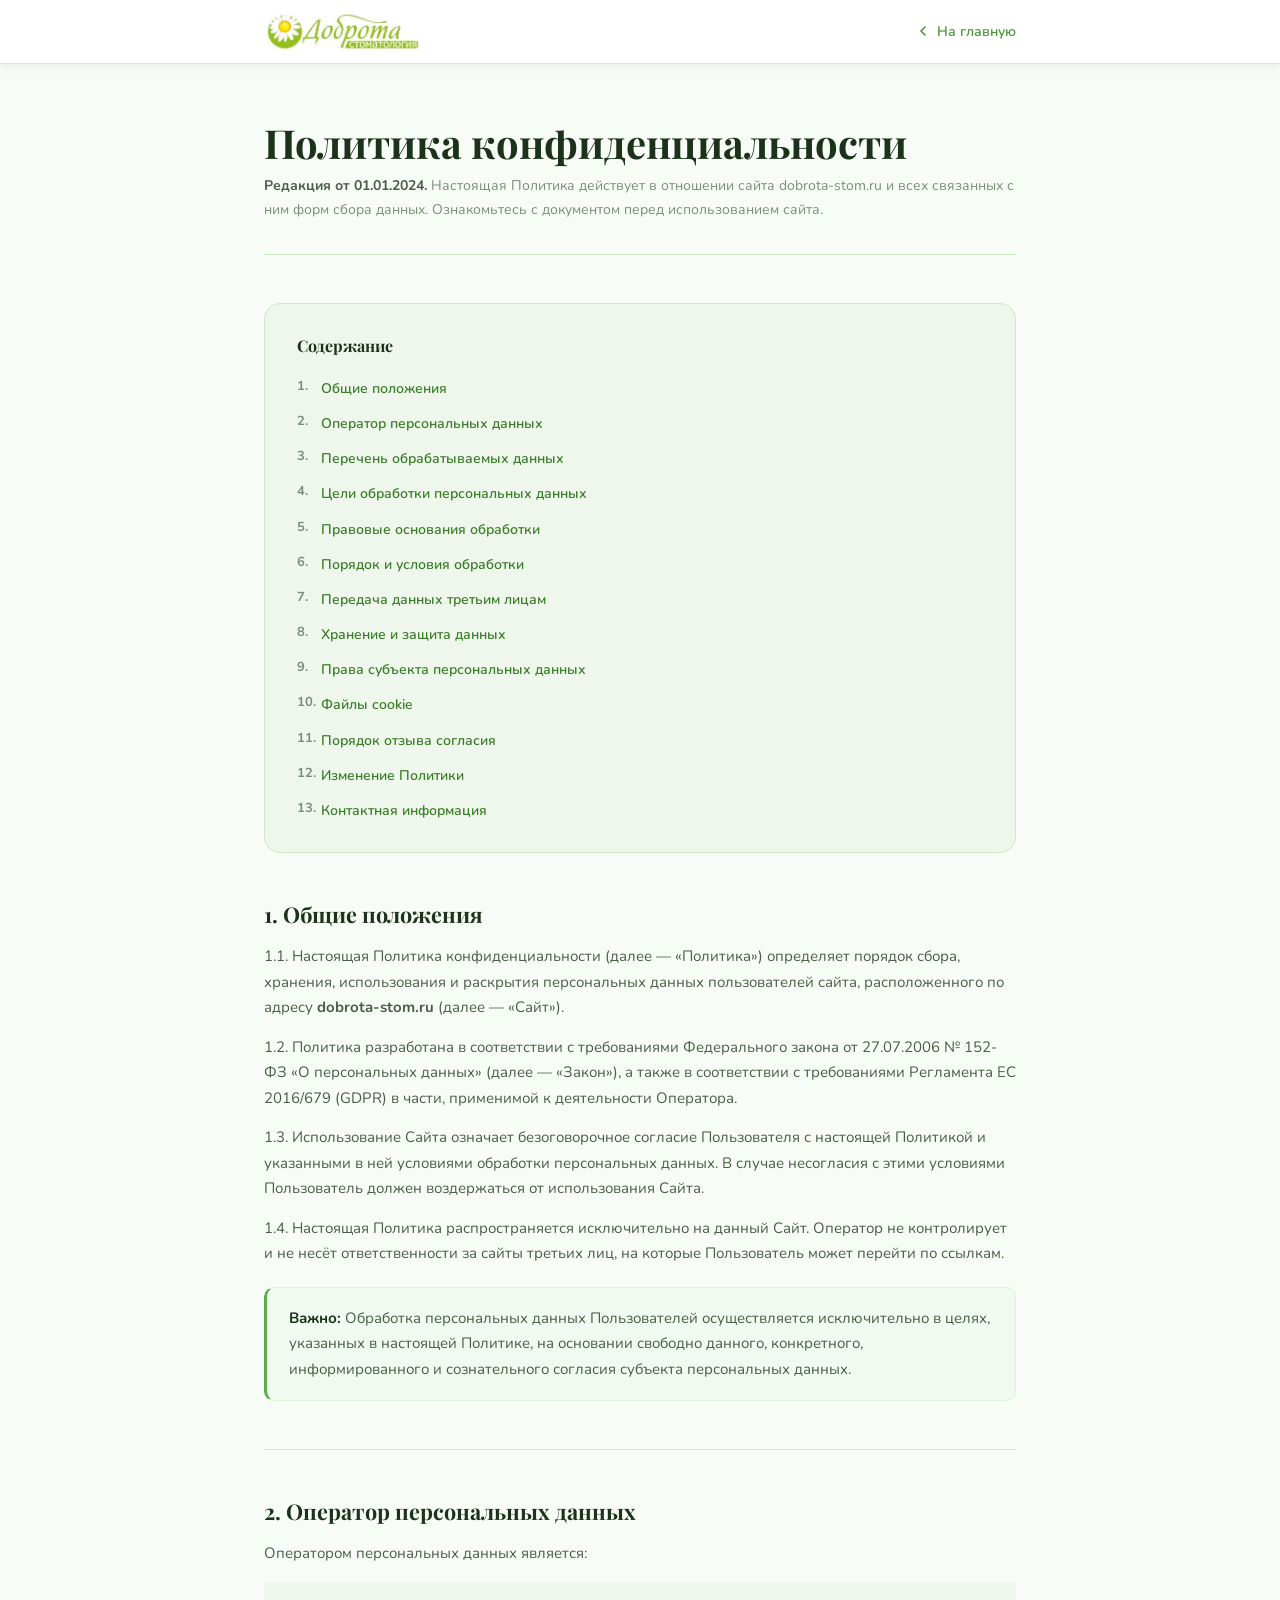
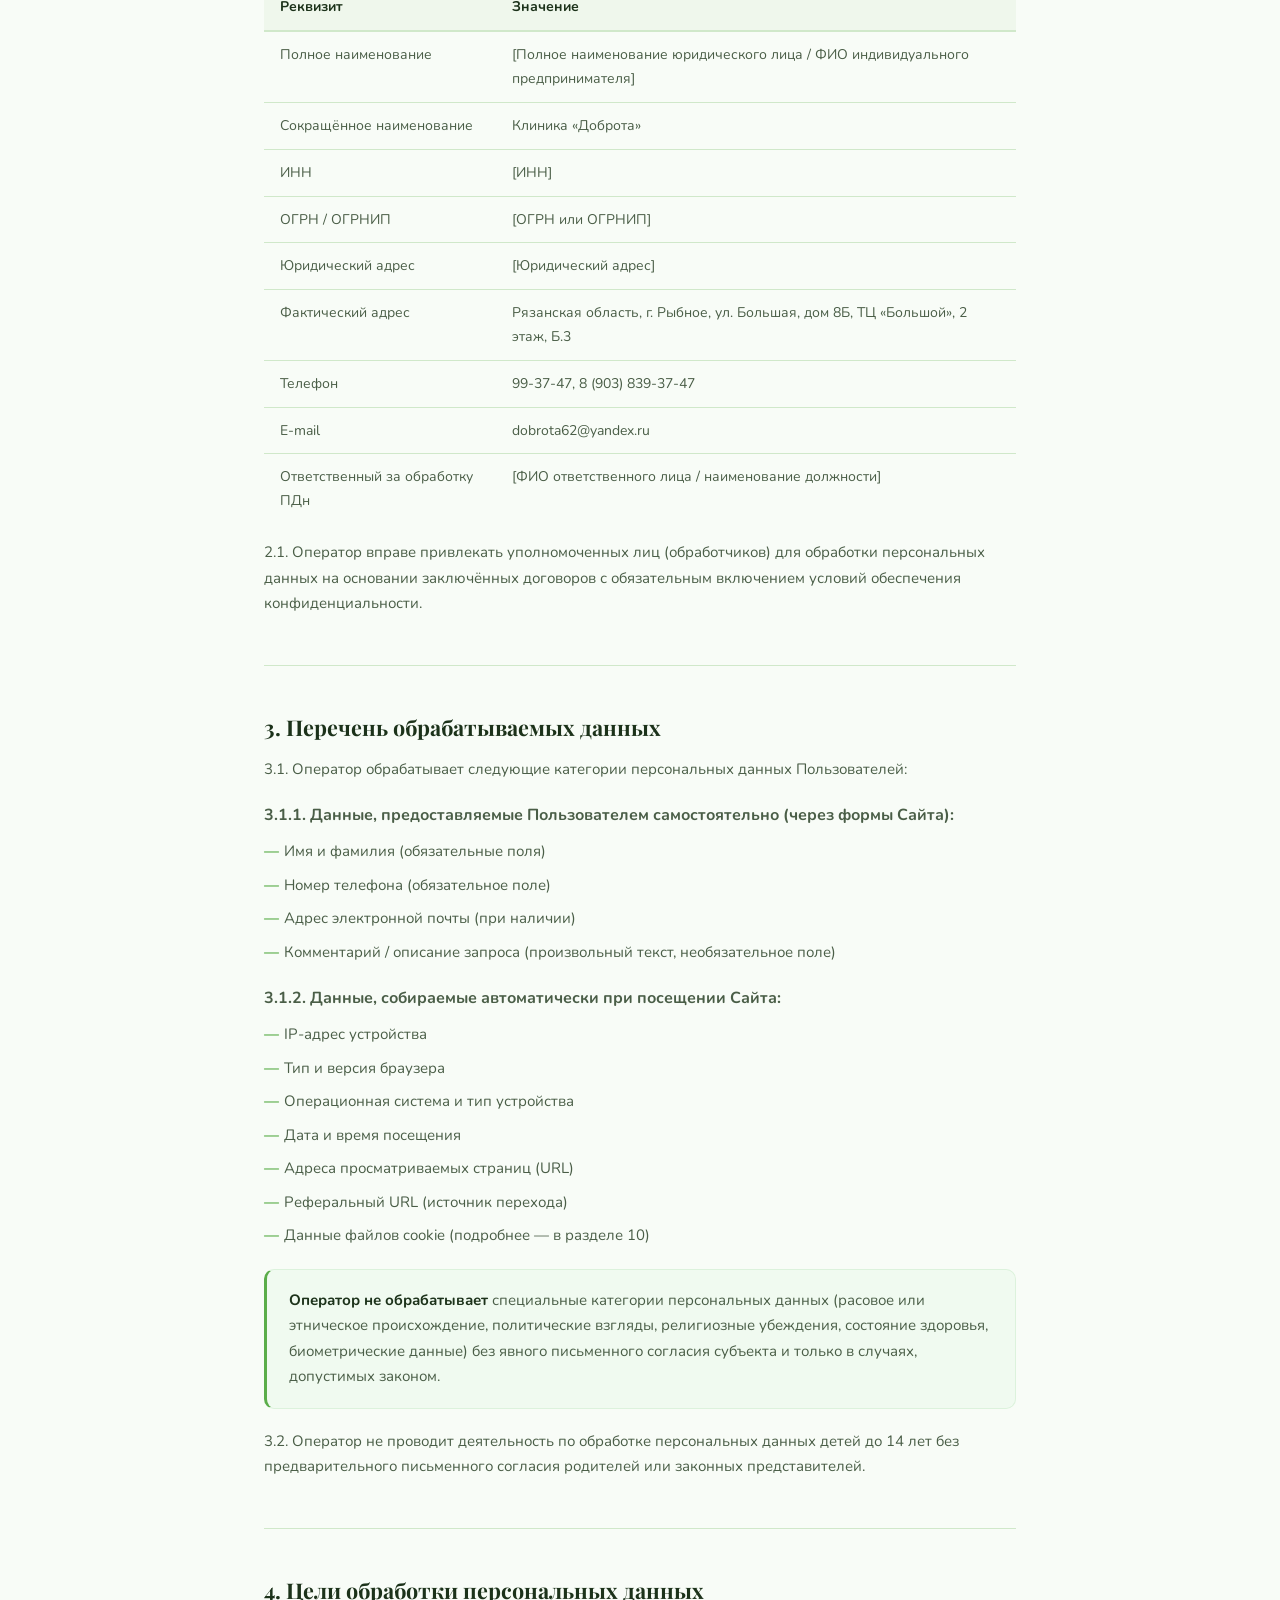
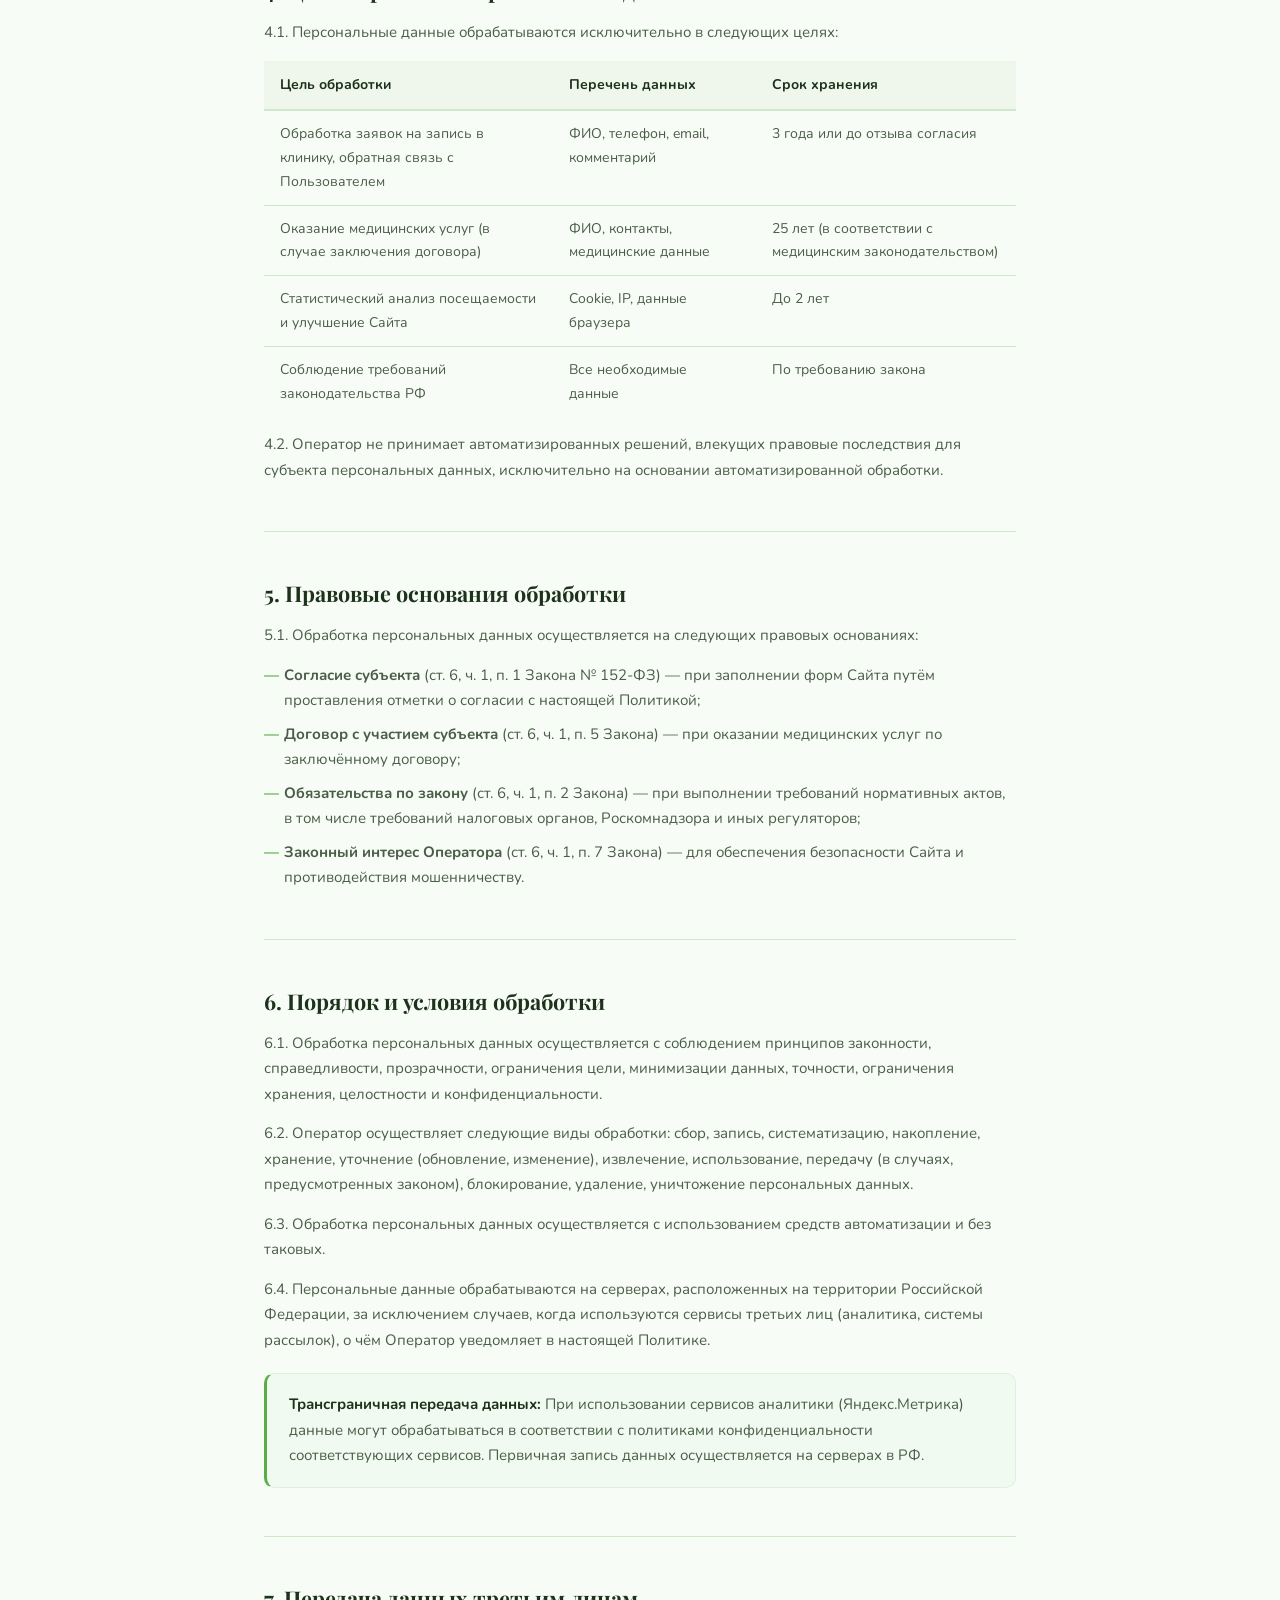
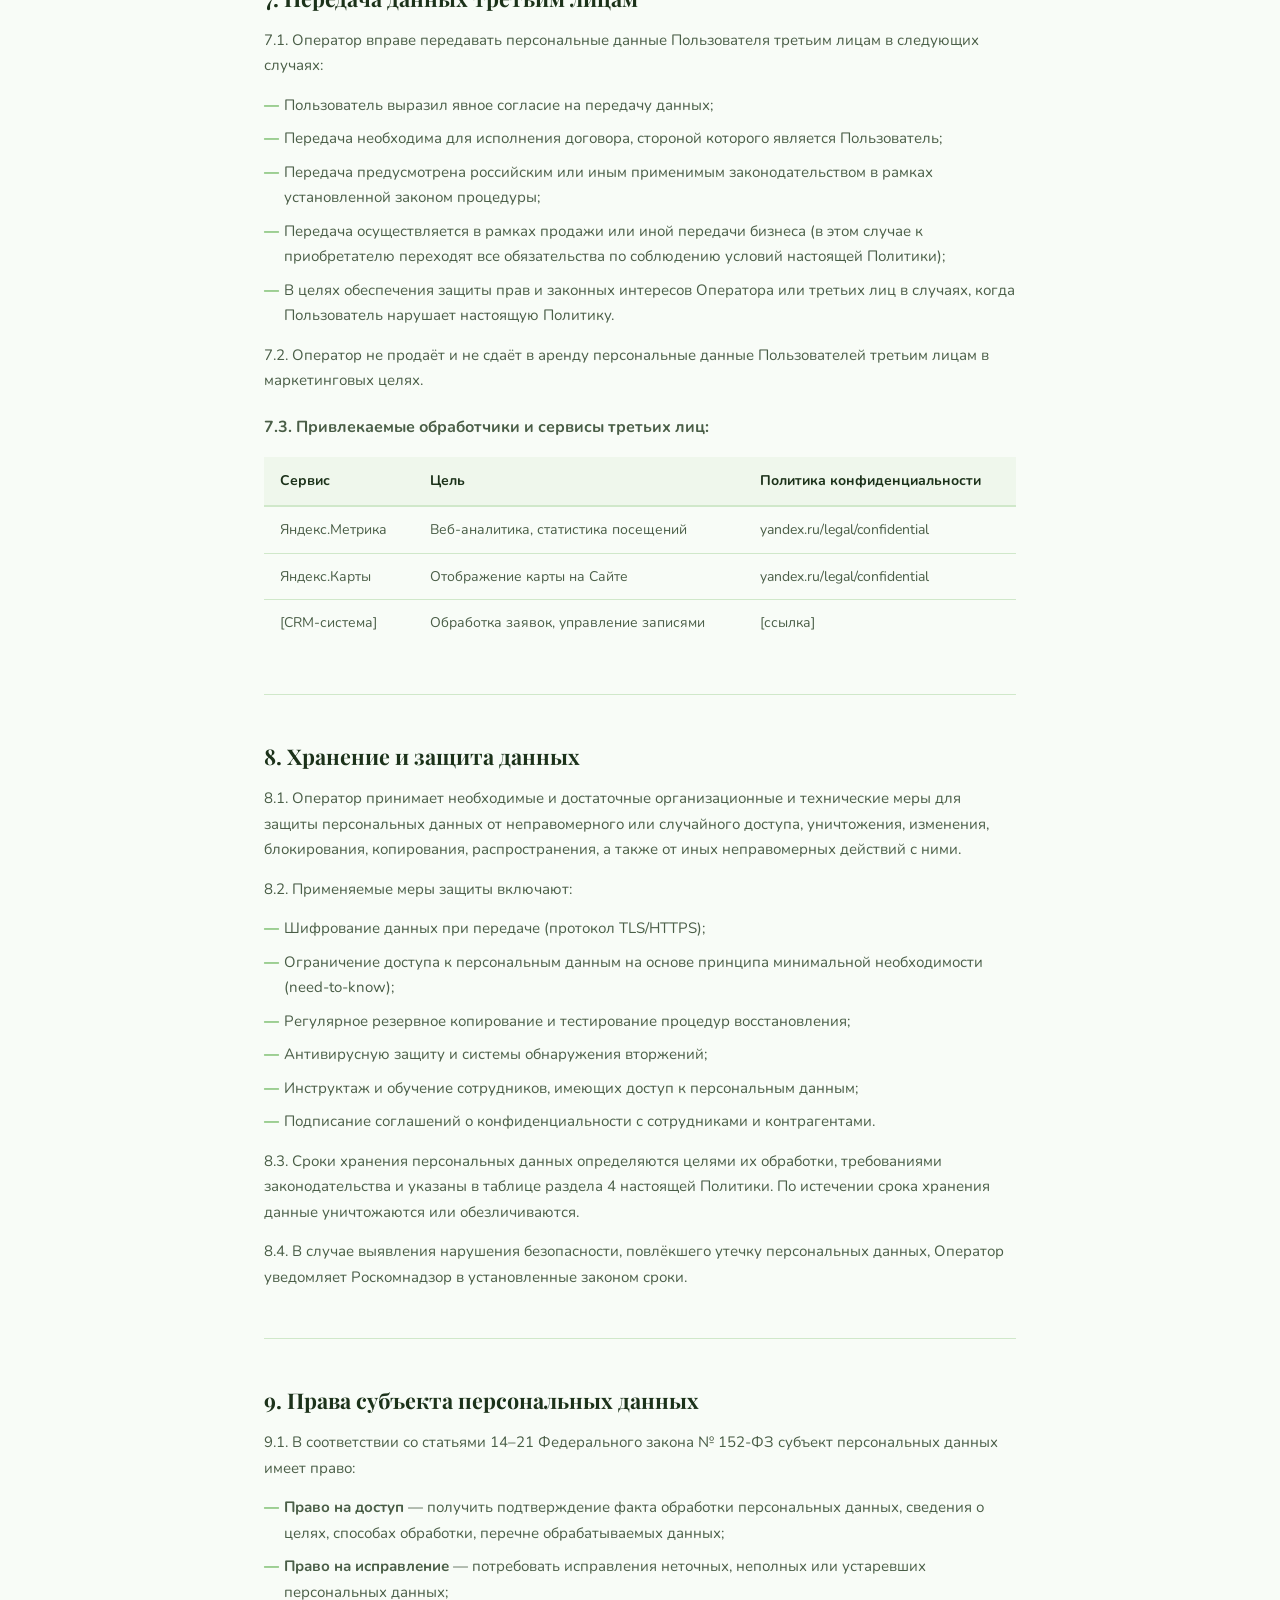
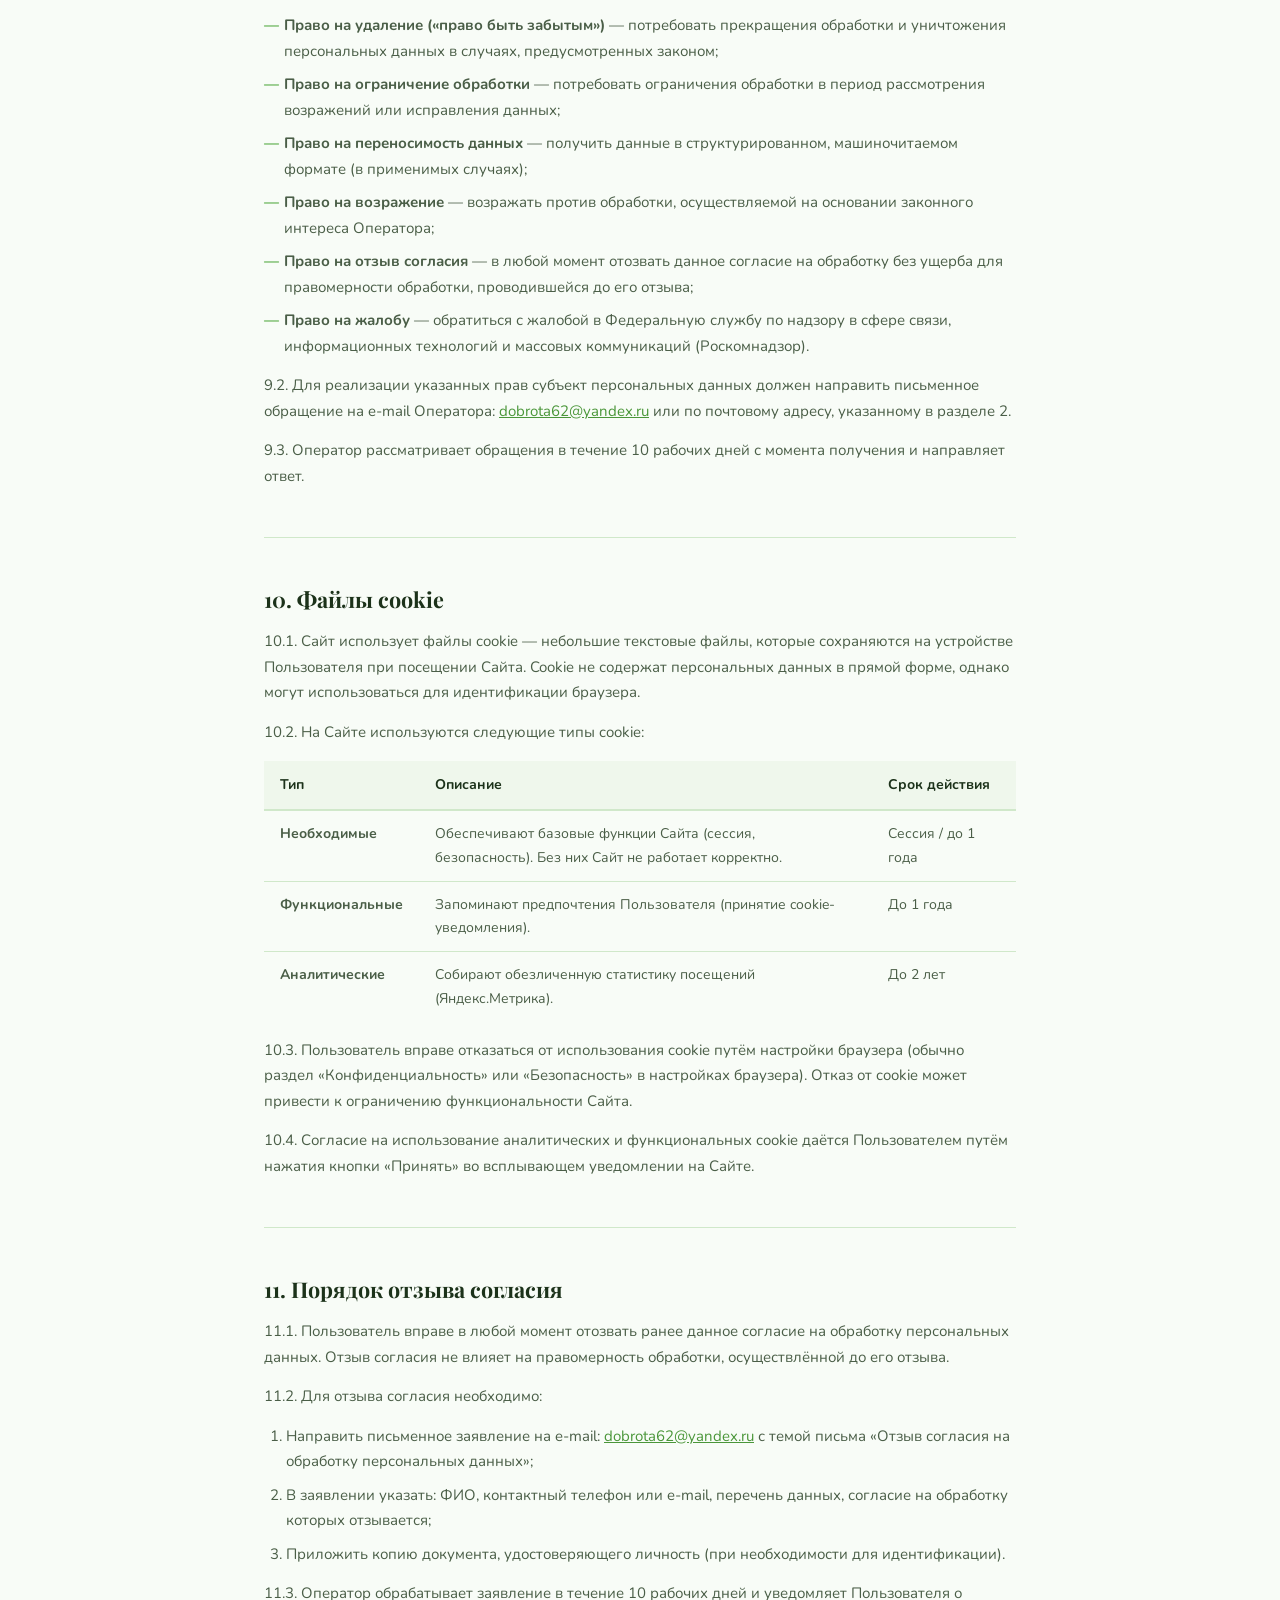
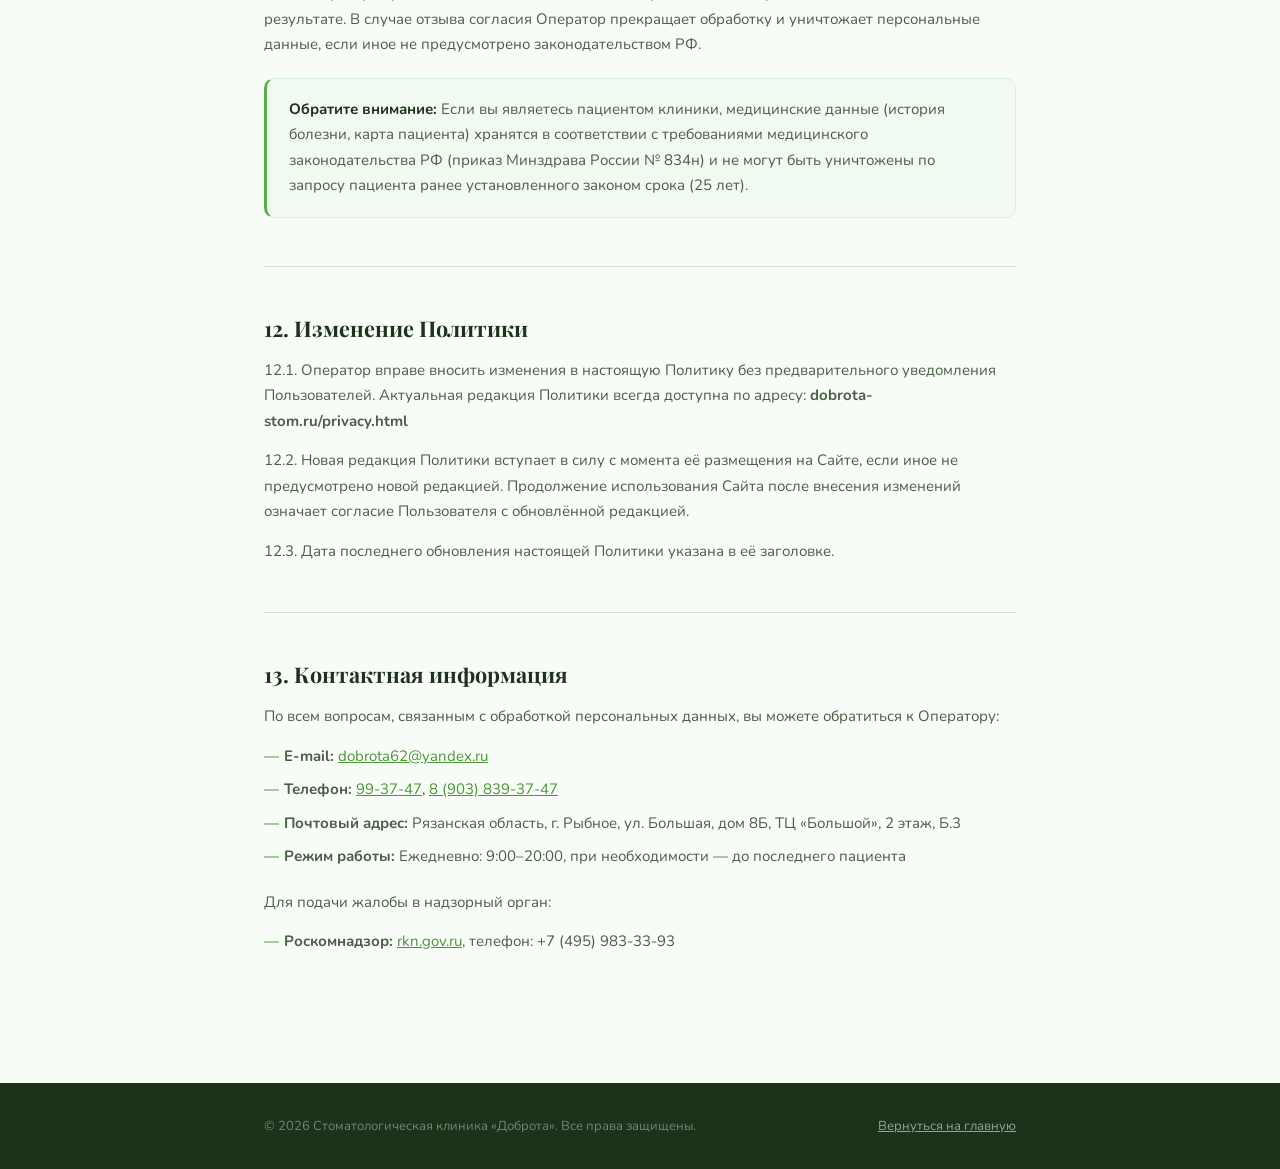
==== privacy.html @ 74481a2e "first commit" ====
<!DOCTYPE html>
<html lang="ru">
<head>
<meta charset="UTF-8">
<meta name="viewport" content="width=device-width, initial-scale=1.0">
<title>Политика конфиденциальности | Доброта Стоматология</title>
<link rel="preconnect" href="https://fonts.googleapis.com">
<link rel="preconnect" href="https://fonts.gstatic.com" crossorigin>
<link href="https://fonts.googleapis.com/css2?family=Playfair+Display:wght@400;700&family=Nunito:wght@400;500;600;700&display=swap" rel="stylesheet">
<link rel="stylesheet" href="assets/css/privacy.css">
</head>
<body>

<header class="header">
  <div class="header__inner">
    <a href="index.html" class="header__logo header__logo--plain" aria-label="Доброта — на главную">
      <img src="assets/images/ui/logo-cropped.webp" alt="Стоматология Доброта" class="header__logo-image" width="658" height="183" fetchpriority="high">
    </a>
    <a href="index.html" class="header__back">
      <svg width="16" height="16" viewBox="0 0 24 24" fill="none" stroke="currentColor" stroke-width="2.5" stroke-linecap="round" stroke-linejoin="round"><polyline points="15 18 9 12 15 6"/></svg>
      На главную
    </a>
  </div>
</header>

<main class="main">
  <h1 class="policy-title">Политика конфиденциальности</h1>
  <p class="policy-meta">
    <strong>Редакция от 01.01.2024.</strong> Настоящая Политика действует в отношении сайта dobrota-stom.ru и всех связанных с ним форм сбора данных. Ознакомьтесь с документом перед использованием сайта.
  </p>

  <nav class="toc" aria-label="Содержание">
    <div class="toc__title">Содержание</div>
    <ol class="toc__list">
      <li><a href="#s1">Общие положения</a></li>
      <li><a href="#s2">Оператор персональных данных</a></li>
      <li><a href="#s3">Перечень обрабатываемых данных</a></li>
      <li><a href="#s4">Цели обработки персональных данных</a></li>
      <li><a href="#s5">Правовые основания обработки</a></li>
      <li><a href="#s6">Порядок и условия обработки</a></li>
      <li><a href="#s7">Передача данных третьим лицам</a></li>
      <li><a href="#s8">Хранение и защита данных</a></li>
      <li><a href="#s9">Права субъекта персональных данных</a></li>
      <li><a href="#s10">Файлы cookie</a></li>
      <li><a href="#s11">Порядок отзыва согласия</a></li>
      <li><a href="#s12">Изменение Политики</a></li>
      <li><a href="#s13">Контактная информация</a></li>
    </ol>
  </nav>

  <!-- 1 -->
  <div class="policy-section" id="s1">
    <h2 class="policy-h2">1. Общие положения</h2>
    <p class="policy-p">1.1. Настоящая Политика конфиденциальности (далее — «Политика») определяет порядок сбора, хранения, использования и раскрытия персональных данных пользователей сайта, расположенного по адресу <strong>dobrota-stom.ru</strong> (далее — «Сайт»).</p>
    <p class="policy-p">1.2. Политика разработана в соответствии с требованиями Федерального закона от 27.07.2006 № 152-ФЗ «О персональных данных» (далее — «Закон»), а также в соответствии с требованиями Регламента ЕС 2016/679 (GDPR) в части, применимой к деятельности Оператора.</p>
    <p class="policy-p">1.3. Использование Сайта означает безоговорочное согласие Пользователя с настоящей Политикой и указанными в ней условиями обработки персональных данных. В случае несогласия с этими условиями Пользователь должен воздержаться от использования Сайта.</p>
    <p class="policy-p">1.4. Настоящая Политика распространяется исключительно на данный Сайт. Оператор не контролирует и не несёт ответственности за сайты третьих лиц, на которые Пользователь может перейти по ссылкам.</p>
    <div class="policy-box"><strong>Важно:</strong> Обработка персональных данных Пользователей осуществляется исключительно в целях, указанных в настоящей Политике, на основании свободно данного, конкретного, информированного и сознательного согласия субъекта персональных данных.</div>
  </div>

  <!-- 2 -->
  <div class="policy-section" id="s2">
    <h2 class="policy-h2">2. Оператор персональных данных</h2>
    <p class="policy-p">Оператором персональных данных является:</p>
    <div class="policy-table-wrap">
      <table class="policy-table">
        <tr><th>Реквизит</th><th>Значение</th></tr>
        <tr><td>Полное наименование</td><td>[Полное наименование юридического лица / ФИО индивидуального предпринимателя]</td></tr>
        <tr><td>Сокращённое наименование</td><td>Клиника «Доброта»</td></tr>
        <tr><td>ИНН</td><td>[ИНН]</td></tr>
        <tr><td>ОГРН / ОГРНИП</td><td>[ОГРН или ОГРНИП]</td></tr>
        <tr><td>Юридический адрес</td><td>[Юридический адрес]</td></tr>
        <tr><td>Фактический адрес</td><td>Рязанская область, г. Рыбное, ул. Большая, дом 8Б, ТЦ «Большой», 2 этаж, Б.3</td></tr>
        <tr><td>Телефон</td><td>99-37-47, 8 (903) 839-37-47</td></tr>
        <tr><td>E-mail</td><td>dobrota62@yandex.ru</td></tr>
        <tr><td>Ответственный за обработку ПДн</td><td>[ФИО ответственного лица / наименование должности]</td></tr>
      </table>
    </div>
    <p class="policy-p">2.1. Оператор вправе привлекать уполномоченных лиц (обработчиков) для обработки персональных данных на основании заключённых договоров с обязательным включением условий обеспечения конфиденциальности.</p>
  </div>

  <!-- 3 -->
  <div class="policy-section" id="s3">
    <h2 class="policy-h2">3. Перечень обрабатываемых данных</h2>
    <p class="policy-p">3.1. Оператор обрабатывает следующие категории персональных данных Пользователей:</p>
    <h3 class="policy-h3">3.1.1. Данные, предоставляемые Пользователем самостоятельно (через формы Сайта):</h3>
    <ul class="policy-ul">
      <li>Имя и фамилия (обязательные поля)</li>
      <li>Номер телефона (обязательное поле)</li>
      <li>Адрес электронной почты (при наличии)</li>
      <li>Комментарий / описание запроса (произвольный текст, необязательное поле)</li>
    </ul>
    <h3 class="policy-h3">3.1.2. Данные, собираемые автоматически при посещении Сайта:</h3>
    <ul class="policy-ul">
      <li>IP-адрес устройства</li>
      <li>Тип и версия браузера</li>
      <li>Операционная система и тип устройства</li>
      <li>Дата и время посещения</li>
      <li>Адреса просматриваемых страниц (URL)</li>
      <li>Реферальный URL (источник перехода)</li>
      <li>Данные файлов cookie (подробнее — в разделе 10)</li>
    </ul>
    <div class="policy-box"><strong>Оператор не обрабатывает</strong> специальные категории персональных данных (расовое или этническое происхождение, политические взгляды, религиозные убеждения, состояние здоровья, биометрические данные) без явного письменного согласия субъекта и только в случаях, допустимых законом.</div>
    <p class="policy-p">3.2. Оператор не проводит деятельность по обработке персональных данных детей до 14 лет без предварительного письменного согласия родителей или законных представителей.</p>
  </div>

  <!-- 4 -->
  <div class="policy-section" id="s4">
    <h2 class="policy-h2">4. Цели обработки персональных данных</h2>
    <p class="policy-p">4.1. Персональные данные обрабатываются исключительно в следующих целях:</p>
    <div class="policy-table-wrap">
      <table class="policy-table">
        <tr><th>Цель обработки</th><th>Перечень данных</th><th>Срок хранения</th></tr>
        <tr><td>Обработка заявок на запись в клинику, обратная связь с Пользователем</td><td>ФИО, телефон, email, комментарий</td><td>3 года или до отзыва согласия</td></tr>
        <tr><td>Оказание медицинских услуг (в случае заключения договора)</td><td>ФИО, контакты, медицинские данные</td><td>25 лет (в соответствии с медицинским законодательством)</td></tr>
        <tr><td>Статистический анализ посещаемости и улучшение Сайта</td><td>Cookie, IP, данные браузера</td><td>До 2 лет</td></tr>
        <tr><td>Соблюдение требований законодательства РФ</td><td>Все необходимые данные</td><td>По требованию закона</td></tr>
      </table>
    </div>
    <p class="policy-p">4.2. Оператор не принимает автоматизированных решений, влекущих правовые последствия для субъекта персональных данных, исключительно на основании автоматизированной обработки.</p>
  </div>

  <!-- 5 -->
  <div class="policy-section" id="s5">
    <h2 class="policy-h2">5. Правовые основания обработки</h2>
    <p class="policy-p">5.1. Обработка персональных данных осуществляется на следующих правовых основаниях:</p>
    <ul class="policy-ul">
      <li><strong>Согласие субъекта</strong> (ст. 6, ч. 1, п. 1 Закона № 152-ФЗ) — при заполнении форм Сайта путём проставления отметки о согласии с настоящей Политикой;</li>
      <li><strong>Договор с участием субъекта</strong> (ст. 6, ч. 1, п. 5 Закона) — при оказании медицинских услуг по заключённому договору;</li>
      <li><strong>Обязательства по закону</strong> (ст. 6, ч. 1, п. 2 Закона) — при выполнении требований нормативных актов, в том числе требований налоговых органов, Роскомнадзора и иных регуляторов;</li>
      <li><strong>Законный интерес Оператора</strong> (ст. 6, ч. 1, п. 7 Закона) — для обеспечения безопасности Сайта и противодействия мошенничеству.</li>
    </ul>
  </div>

  <!-- 6 -->
  <div class="policy-section" id="s6">
    <h2 class="policy-h2">6. Порядок и условия обработки</h2>
    <p class="policy-p">6.1. Обработка персональных данных осуществляется с соблюдением принципов законности, справедливости, прозрачности, ограничения цели, минимизации данных, точности, ограничения хранения, целостности и конфиденциальности.</p>
    <p class="policy-p">6.2. Оператор осуществляет следующие виды обработки: сбор, запись, систематизацию, накопление, хранение, уточнение (обновление, изменение), извлечение, использование, передачу (в случаях, предусмотренных законом), блокирование, удаление, уничтожение персональных данных.</p>
    <p class="policy-p">6.3. Обработка персональных данных осуществляется с использованием средств автоматизации и без таковых.</p>
    <p class="policy-p">6.4. Персональные данные обрабатываются на серверах, расположенных на территории Российской Федерации, за исключением случаев, когда используются сервисы третьих лиц (аналитика, системы рассылок), о чём Оператор уведомляет в настоящей Политике.</p>
    <div class="policy-box"><strong>Трансграничная передача данных:</strong> При использовании сервисов аналитики (Яндекс.Метрика) данные могут обрабатываться в соответствии с политиками конфиденциальности соответствующих сервисов. Первичная запись данных осуществляется на серверах в РФ.</div>
  </div>

  <!-- 7 -->
  <div class="policy-section" id="s7">
    <h2 class="policy-h2">7. Передача данных третьим лицам</h2>
    <p class="policy-p">7.1. Оператор вправе передавать персональные данные Пользователя третьим лицам в следующих случаях:</p>
    <ul class="policy-ul">
      <li>Пользователь выразил явное согласие на передачу данных;</li>
      <li>Передача необходима для исполнения договора, стороной которого является Пользователь;</li>
      <li>Передача предусмотрена российским или иным применимым законодательством в рамках установленной законом процедуры;</li>
      <li>Передача осуществляется в рамках продажи или иной передачи бизнеса (в этом случае к приобретателю переходят все обязательства по соблюдению условий настоящей Политики);</li>
      <li>В целях обеспечения защиты прав и законных интересов Оператора или третьих лиц в случаях, когда Пользователь нарушает настоящую Политику.</li>
    </ul>
    <p class="policy-p">7.2. Оператор не продаёт и не сдаёт в аренду персональные данные Пользователей третьим лицам в маркетинговых целях.</p>
    <h3 class="policy-h3">7.3. Привлекаемые обработчики и сервисы третьих лиц:</h3>
    <div class="policy-table-wrap">
      <table class="policy-table">
        <tr><th>Сервис</th><th>Цель</th><th>Политика конфиденциальности</th></tr>
        <tr><td>Яндекс.Метрика</td><td>Веб-аналитика, статистика посещений</td><td>yandex.ru/legal/confidential</td></tr>
        <tr><td>Яндекс.Карты</td><td>Отображение карты на Сайте</td><td>yandex.ru/legal/confidential</td></tr>
        <tr><td>[CRM-система]</td><td>Обработка заявок, управление записями</td><td>[ссылка]</td></tr>
      </table>
    </div>
  </div>

  <!-- 8 -->
  <div class="policy-section" id="s8">
    <h2 class="policy-h2">8. Хранение и защита данных</h2>
    <p class="policy-p">8.1. Оператор принимает необходимые и достаточные организационные и технические меры для защиты персональных данных от неправомерного или случайного доступа, уничтожения, изменения, блокирования, копирования, распространения, а также от иных неправомерных действий с ними.</p>
    <p class="policy-p">8.2. Применяемые меры защиты включают:</p>
    <ul class="policy-ul">
      <li>Шифрование данных при передаче (протокол TLS/HTTPS);</li>
      <li>Ограничение доступа к персональным данным на основе принципа минимальной необходимости (need-to-know);</li>
      <li>Регулярное резервное копирование и тестирование процедур восстановления;</li>
      <li>Антивирусную защиту и системы обнаружения вторжений;</li>
      <li>Инструктаж и обучение сотрудников, имеющих доступ к персональным данным;</li>
      <li>Подписание соглашений о конфиденциальности с сотрудниками и контрагентами.</li>
    </ul>
    <p class="policy-p">8.3. Сроки хранения персональных данных определяются целями их обработки, требованиями законодательства и указаны в таблице раздела 4 настоящей Политики. По истечении срока хранения данные уничтожаются или обезличиваются.</p>
    <p class="policy-p">8.4. В случае выявления нарушения безопасности, повлёкшего утечку персональных данных, Оператор уведомляет Роскомнадзор в установленные законом сроки.</p>
  </div>

  <!-- 9 -->
  <div class="policy-section" id="s9">
    <h2 class="policy-h2">9. Права субъекта персональных данных</h2>
    <p class="policy-p">9.1. В соответствии со статьями 14–21 Федерального закона № 152-ФЗ субъект персональных данных имеет право:</p>
    <ul class="policy-ul">
      <li><strong>Право на доступ</strong> — получить подтверждение факта обработки персональных данных, сведения о целях, способах обработки, перечне обрабатываемых данных;</li>
      <li><strong>Право на исправление</strong> — потребовать исправления неточных, неполных или устаревших персональных данных;</li>
      <li><strong>Право на удаление («право быть забытым»)</strong> — потребовать прекращения обработки и уничтожения персональных данных в случаях, предусмотренных законом;</li>
      <li><strong>Право на ограничение обработки</strong> — потребовать ограничения обработки в период рассмотрения возражений или исправления данных;</li>
      <li><strong>Право на переносимость данных</strong> — получить данные в структурированном, машиночитаемом формате (в применимых случаях);</li>
      <li><strong>Право на возражение</strong> — возражать против обработки, осуществляемой на основании законного интереса Оператора;</li>
      <li><strong>Право на отзыв согласия</strong> — в любой момент отозвать данное согласие на обработку без ущерба для правомерности обработки, проводившейся до его отзыва;</li>
      <li><strong>Право на жалобу</strong> — обратиться с жалобой в Федеральную службу по надзору в сфере связи, информационных технологий и массовых коммуникаций (Роскомнадзор).</li>
    </ul>
    <p class="policy-p">9.2. Для реализации указанных прав субъект персональных данных должен направить письменное обращение на e-mail Оператора: <a href="mailto:dobrota62@yandex.ru">dobrota62@yandex.ru</a> или по почтовому адресу, указанному в разделе 2.</p>
    <p class="policy-p">9.3. Оператор рассматривает обращения в течение 10 рабочих дней с момента получения и направляет ответ.</p>
  </div>

  <!-- 10 -->
  <div class="policy-section" id="s10">
    <h2 class="policy-h2">10. Файлы cookie</h2>
    <p class="policy-p">10.1. Сайт использует файлы cookie — небольшие текстовые файлы, которые сохраняются на устройстве Пользователя при посещении Сайта. Cookie не содержат персональных данных в прямой форме, однако могут использоваться для идентификации браузера.</p>
    <p class="policy-p">10.2. На Сайте используются следующие типы cookie:</p>
    <div class="policy-table-wrap">
      <table class="policy-table">
        <tr><th>Тип</th><th>Описание</th><th>Срок действия</th></tr>
        <tr><td><strong>Необходимые</strong></td><td>Обеспечивают базовые функции Сайта (сессия, безопасность). Без них Сайт не работает корректно.</td><td>Сессия / до 1 года</td></tr>
        <tr><td><strong>Функциональные</strong></td><td>Запоминают предпочтения Пользователя (принятие cookie-уведомления).</td><td>До 1 года</td></tr>
        <tr><td><strong>Аналитические</strong></td><td>Собирают обезличенную статистику посещений (Яндекс.Метрика).</td><td>До 2 лет</td></tr>
      </table>
    </div>
    <p class="policy-p">10.3. Пользователь вправе отказаться от использования cookie путём настройки браузера (обычно раздел «Конфиденциальность» или «Безопасность» в настройках браузера). Отказ от cookie может привести к ограничению функциональности Сайта.</p>
    <p class="policy-p">10.4. Согласие на использование аналитических и функциональных cookie даётся Пользователем путём нажатия кнопки «Принять» во всплывающем уведомлении на Сайте.</p>
  </div>

  <!-- 11 -->
  <div class="policy-section" id="s11">
    <h2 class="policy-h2">11. Порядок отзыва согласия</h2>
    <p class="policy-p">11.1. Пользователь вправе в любой момент отозвать ранее данное согласие на обработку персональных данных. Отзыв согласия не влияет на правомерность обработки, осуществлённой до его отзыва.</p>
    <p class="policy-p">11.2. Для отзыва согласия необходимо:</p>
    <ol class="policy-ol">
      <li>Направить письменное заявление на e-mail: <a href="mailto:dobrota62@yandex.ru">dobrota62@yandex.ru</a> с темой письма «Отзыв согласия на обработку персональных данных»;</li>
      <li>В заявлении указать: ФИО, контактный телефон или e-mail, перечень данных, согласие на обработку которых отзывается;</li>
      <li>Приложить копию документа, удостоверяющего личность (при необходимости для идентификации).</li>
    </ol>
    <p class="policy-p">11.3. Оператор обрабатывает заявление в течение 10 рабочих дней и уведомляет Пользователя о результате. В случае отзыва согласия Оператор прекращает обработку и уничтожает персональные данные, если иное не предусмотрено законодательством РФ.</p>
    <div class="policy-box"><strong>Обратите внимание:</strong> Если вы являетесь пациентом клиники, медицинские данные (история болезни, карта пациента) хранятся в соответствии с требованиями медицинского законодательства РФ (приказ Минздрава России № 834н) и не могут быть уничтожены по запросу пациента ранее установленного законом срока (25 лет).</div>
  </div>

  <!-- 12 -->
  <div class="policy-section" id="s12">
    <h2 class="policy-h2">12. Изменение Политики</h2>
    <p class="policy-p">12.1. Оператор вправе вносить изменения в настоящую Политику без предварительного уведомления Пользователей. Актуальная редакция Политики всегда доступна по адресу: <strong>dobrota-stom.ru/privacy.html</strong></p>
    <p class="policy-p">12.2. Новая редакция Политики вступает в силу с момента её размещения на Сайте, если иное не предусмотрено новой редакцией. Продолжение использования Сайта после внесения изменений означает согласие Пользователя с обновлённой редакцией.</p>
    <p class="policy-p">12.3. Дата последнего обновления настоящей Политики указана в её заголовке.</p>
  </div>

  <!-- 13 -->
  <div class="policy-section" id="s13">
    <h2 class="policy-h2">13. Контактная информация</h2>
    <p class="policy-p">По всем вопросам, связанным с обработкой персональных данных, вы можете обратиться к Оператору:</p>
    <ul class="policy-ul">
      <li><strong>E-mail:</strong> <a href="mailto:dobrota62@yandex.ru">dobrota62@yandex.ru</a></li>
      <li><strong>Телефон:</strong> <a href="tel:993747">99-37-47</a>, <a href="tel:+79038393747">8 (903) 839-37-47</a></li>
      <li><strong>Почтовый адрес:</strong> Рязанская область, г. Рыбное, ул. Большая, дом 8Б, ТЦ «Большой», 2 этаж, Б.3</li>
      <li><strong>Режим работы:</strong> Ежедневно: 9:00–20:00, при необходимости — до последнего пациента</li>
    </ul>
    <p class="policy-p policy-p--mt">Для подачи жалобы в надзорный орган:</p>
    <ul class="policy-ul">
      <li><strong>Роскомнадзор:</strong> <a href="https://rkn.gov.ru" target="_blank" rel="noopener">rkn.gov.ru</a>, телефон: +7 (495) 983-33-93</li>
    </ul>
  </div>

</main>

<footer class="footer">
  <div class="footer__inner">
    <p class="footer__copy">© 2026 Стоматологическая клиника «Доброта». Все права защищены.</p>
    <a href="index.html" class="footer__link">Вернуться на главную</a>
  </div>
</footer>

</body>
</html>
---- assets/css/privacy.css ----
*,*::before,*::after{box-sizing:border-box;margin:0;padding:0}
:root{
  --g400:#5bad4a;--g500:#4a9639;--g600:#3a7e2a;--g50:#f0faf0;--g100:#dcf2dc;
  --white:#fff;--bg:#f8fcf7;--bgalt:#eff7ec;
  --t1:#1c321a;--t2:#4a5e47;--tm:#7a8e77;--bd:#d0e8ca;
  --fd:'Playfair Display',Georgia,serif;--fb:'Nunito','Segoe UI',sans-serif;
  --hh:64px;--cw:800px;
  --sh-sm:0 2px 10px rgba(27,77,21,.08);--sh-md:0 4px 24px rgba(27,77,21,.12)
}
html{scroll-behavior:smooth}
body{min-width:280px;font-family:var(--fb);font-size:16px;line-height:1.7;color:var(--t1);background:var(--bg);overflow-x:hidden}
a{color:var(--g500);text-decoration:underline}
a:hover{color:var(--g600)}
:focus-visible{outline:3px solid rgba(91,173,74,.25);outline-offset:3px}

/* HEADER */
.header{position:sticky;top:0;z-index:100;height:var(--hh);background:rgba(255,255,255,.97);backdrop-filter:blur(12px);border-bottom:1px solid var(--bd);box-shadow:var(--sh-sm)}
.header__inner{max-width:var(--cw);margin:0 auto;padding:0 24px;height:100%;display:flex;align-items:center;justify-content:space-between;gap:16px}
.header__inner>*{min-width:0}
.header__logo{display:flex;align-items:center;gap:10px;padding:4px 0;text-decoration:none}
.header__logo--plain{text-decoration:none}
.header__logo-image{display:block;width:auto;height:44px;max-width:212px;object-fit:contain}
.logo-icon{width:36px;height:36px}
.logo-text__name{font-family:var(--fd);font-size:18px;font-weight:700;color:var(--g600)}
.logo-text__sub{font-size:10px;font-weight:600;letter-spacing:.12em;text-transform:uppercase;color:var(--tm);display:block;margin-top:1px}
.header__back{max-width:130px;font-size:14px;font-weight:600;color:var(--g500);text-decoration:none;display:flex;align-items:center;gap:6px;transition:color .2s;white-space:nowrap;overflow:hidden;text-overflow:ellipsis}
.header__back:hover{color:var(--g600)}

/* MAIN */
.main{max-width:var(--cw);margin:0 auto;padding:56px 24px 80px}

.policy-title{font-family:var(--fd);font-size:clamp(1.75rem,4vw,2.5rem);font-weight:700;color:var(--t1);margin-bottom:8px;line-height:1.15}
.policy-meta{font-size:14px;color:var(--tm);margin-bottom:48px;padding-bottom:32px;border-bottom:1px solid var(--bd)}
.policy-meta strong{color:var(--t2)}

/* TOC */
.toc{background:var(--bgalt);border:1px solid var(--bd);border-radius:16px;padding:28px 32px;margin-bottom:48px}
.toc__title{font-family:var(--fd);font-size:1rem;font-weight:700;color:var(--t1);margin-bottom:16px}
.toc__list{list-style:none;display:flex;flex-direction:column;gap:8px}
.toc__list a{font-size:14px;font-weight:600;color:var(--g600);text-decoration:none}
.toc__list a:hover{text-decoration:underline}
.toc__list li{counter-increment:toc-counter;padding-left:24px;position:relative}
.toc__list li::before{content:counter(toc-counter) ".";position:absolute;left:0;color:var(--tm);font-size:13px;font-weight:700}
.toc__list{counter-reset:toc-counter}

/* SECTIONS */
.policy-section{margin-bottom:48px}
.policy-section + .policy-section{border-top:1px solid var(--bd);padding-top:48px}
.policy-h2{font-family:var(--fd);font-size:1.35rem;font-weight:700;color:var(--t1);margin-bottom:16px;line-height:1.25;scroll-margin-top:80px}
.policy-h3{font-weight:700;font-size:1rem;color:var(--t2);margin:20px 0 10px}
.policy-p{color:var(--t2);margin-bottom:14px;font-size:15px}
.policy-p--mt{margin-top:20px}
.policy-ul{list-style:none;margin:0 0 14px;padding:0;display:flex;flex-direction:column;gap:8px}
.policy-ul li{font-size:15px;color:var(--t2);padding-left:20px;position:relative}
.policy-ul li::before{content:'—';position:absolute;left:0;color:var(--g400);font-weight:700}
.policy-ol{padding-left:22px;margin:0 0 14px;display:flex;flex-direction:column;gap:8px}
.policy-ol li{font-size:15px;color:var(--t2)}

/* HIGHLIGHT BOX */
.policy-box{background:var(--g50);border:1px solid var(--g100);border-left:3px solid var(--g400);border-radius:10px;padding:18px 22px;margin:20px 0;font-size:15px;color:var(--t2)}
.policy-box strong{color:var(--t1)}

/* TABLE */
.policy-table-wrap{overflow-x:auto;margin:16px 0}
.policy-table{width:100%;border-collapse:collapse;font-size:14px}
.policy-table th{background:var(--bgalt);padding:12px 16px;text-align:left;font-weight:700;color:var(--t1);border-bottom:2px solid var(--bd);white-space:nowrap}
.policy-table td{padding:11px 16px;border-bottom:1px solid var(--bd);color:var(--t2);vertical-align:top}
.policy-table tr:last-child td{border-bottom:none}
.policy-table tr:hover td{background:#f8fdf7}

/* FOOTER */
.footer{background:var(--t1);padding:32px 0}
.footer__inner{max-width:var(--cw);margin:0 auto;padding:0 24px;display:flex;align-items:center;justify-content:space-between;gap:16px;flex-wrap:wrap}
.footer__copy{font-size:13px;color:rgba(255,255,255,.4)}
.footer__link{font-size:13px;color:rgba(255,255,255,.55);text-decoration:underline}
.footer__link:hover{color:#9ed98e}

@media(max-width:600px){
  .main{padding:40px 16px 64px}
  .header__inner{padding:0 16px}
  .header__logo-image{height:40px;max-width:182px}
  .toc{padding:20px}
  .policy-title{font-size:1.6rem}
}
@media(max-width:420px){
  .header__inner{padding:0 14px;gap:12px}
  .header__logo-image{height:36px;max-width:158px}
  .header__back{font-size:13px}
  .policy-table th,.policy-table td{padding:10px 12px}
}
@media(max-width:360px){
  .header__inner{padding:0 10px;gap:10px}
  .header__logo-image{height:34px;max-width:142px}
  .header__back{max-width:106px;font-size:12px}
  .toc{padding:18px 16px}
}
@media(max-width:375px){
  .policy-title{font-size:1.4rem}
  .toc__list a{font-size:13px}
}
@media(max-width:320px){
  .main{padding:36px 12px 56px}
  .footer__inner{padding:0 12px}
  .header__logo-image{height:31px;max-width:132px}
}
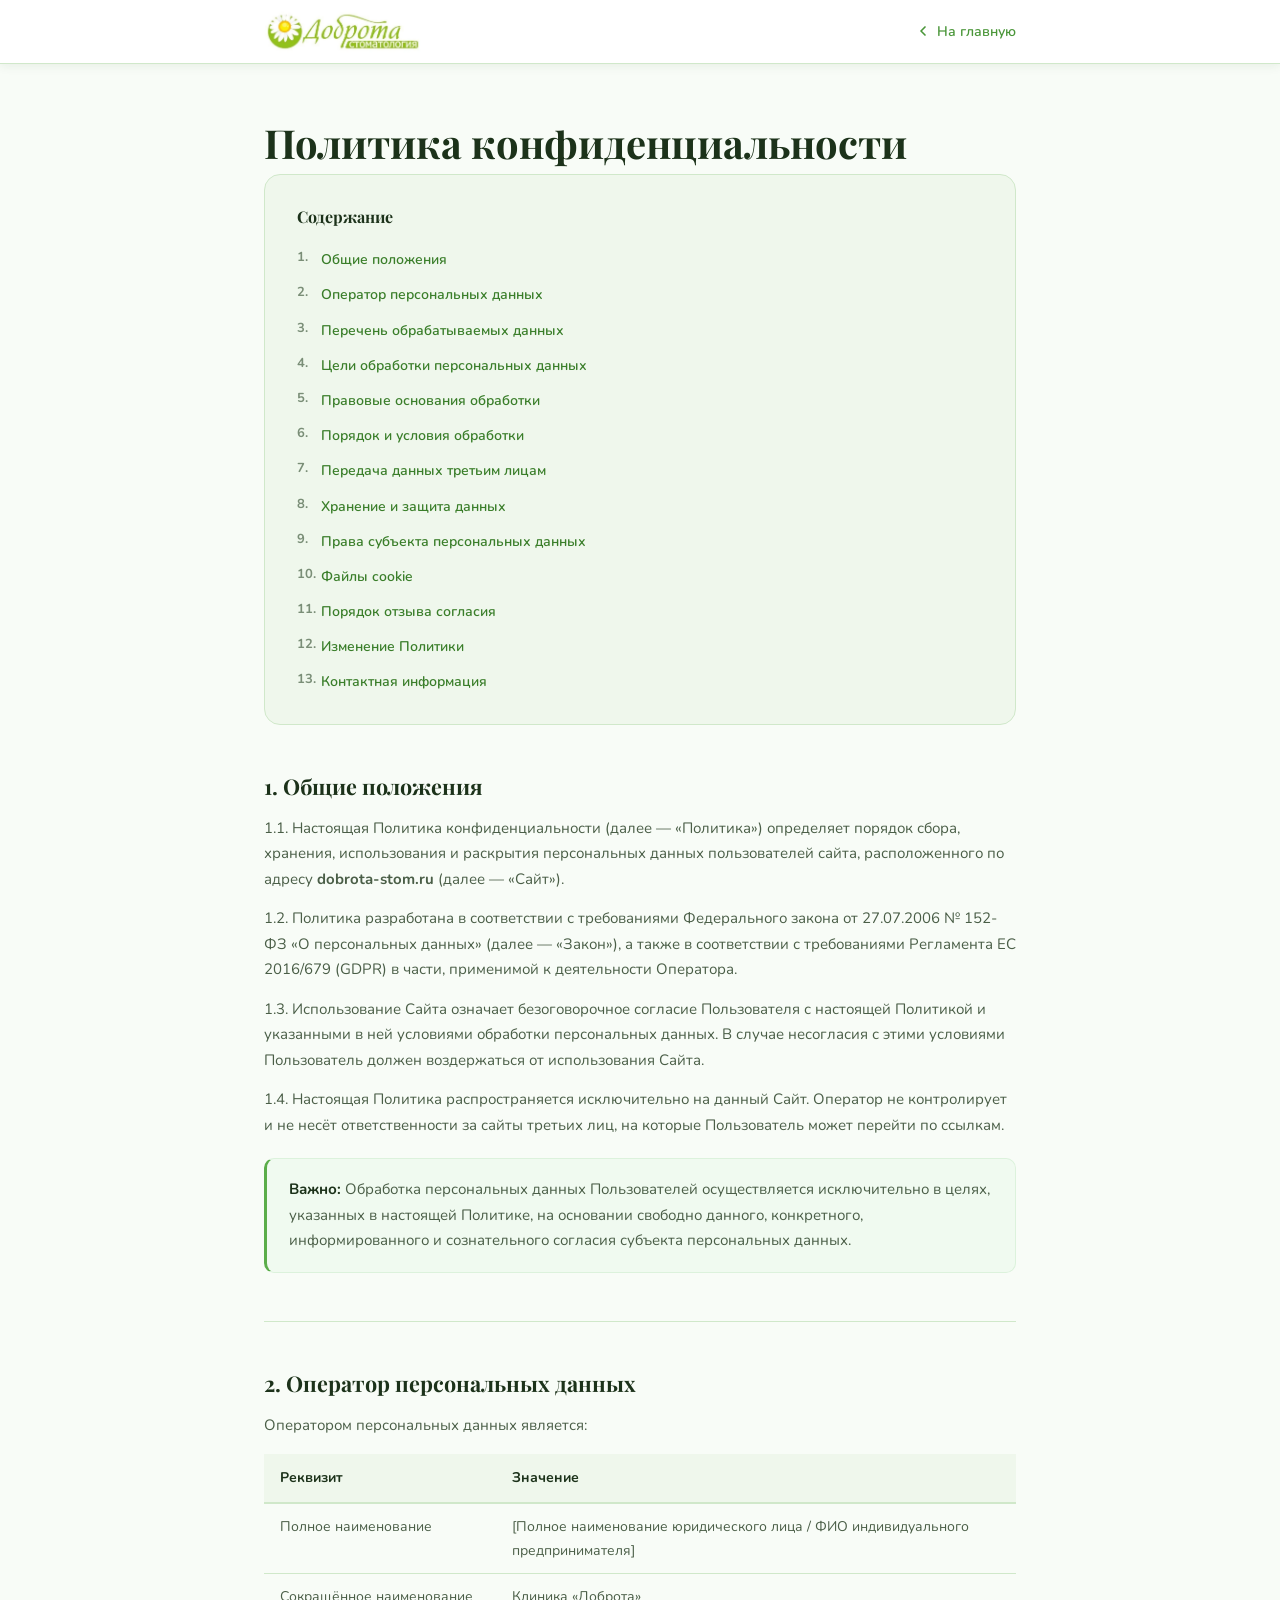
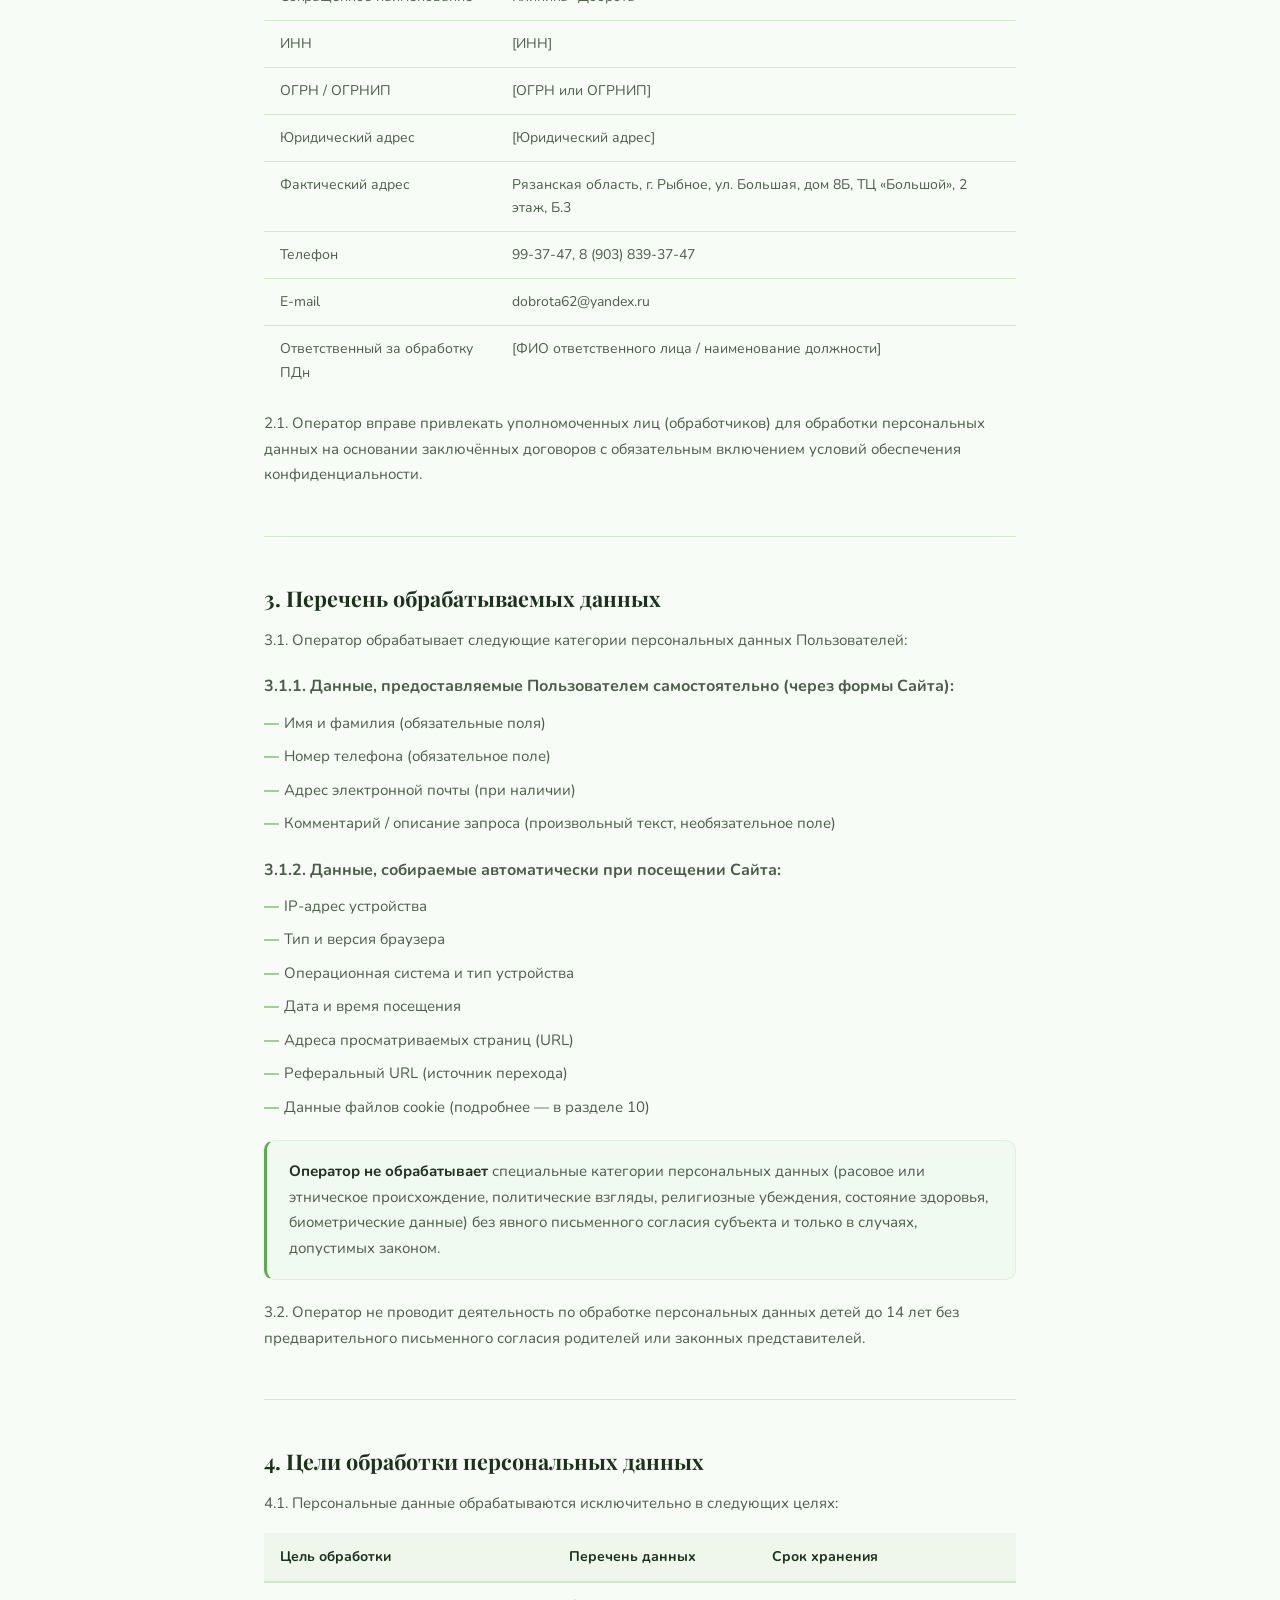
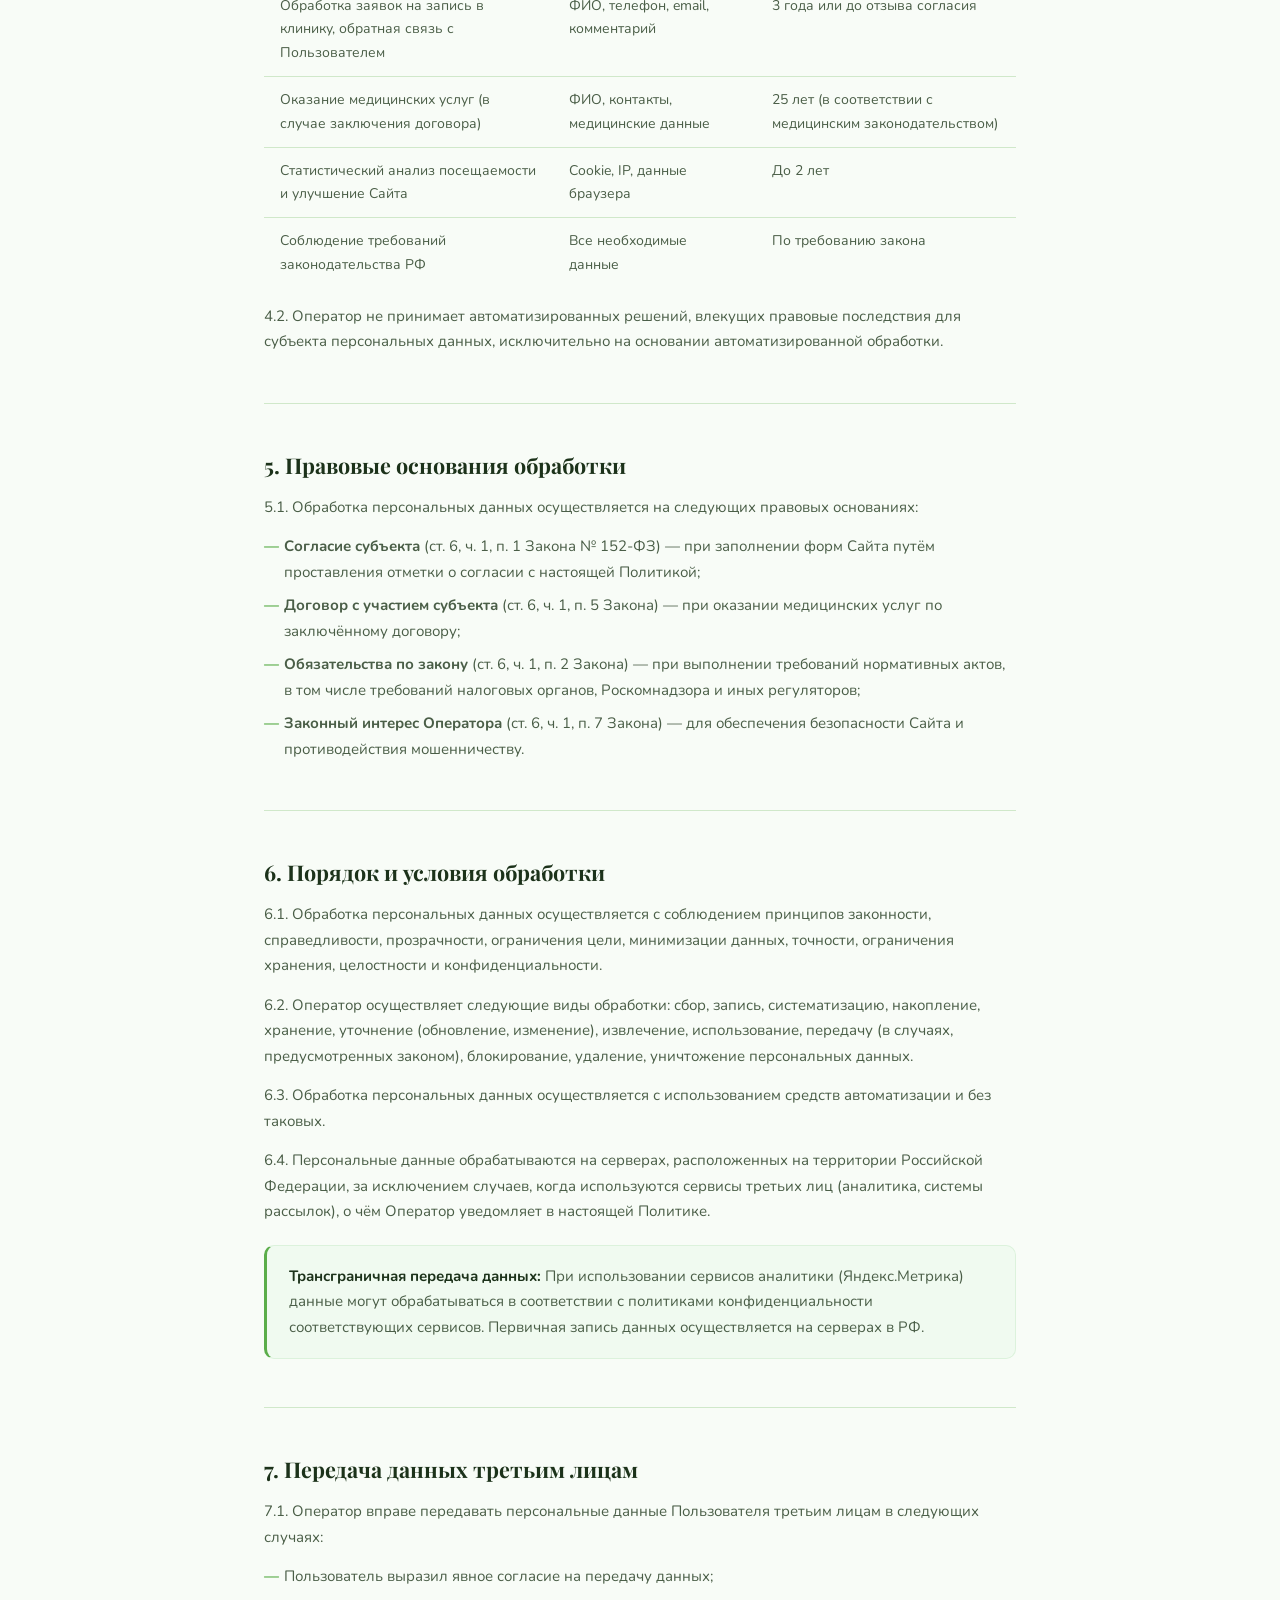
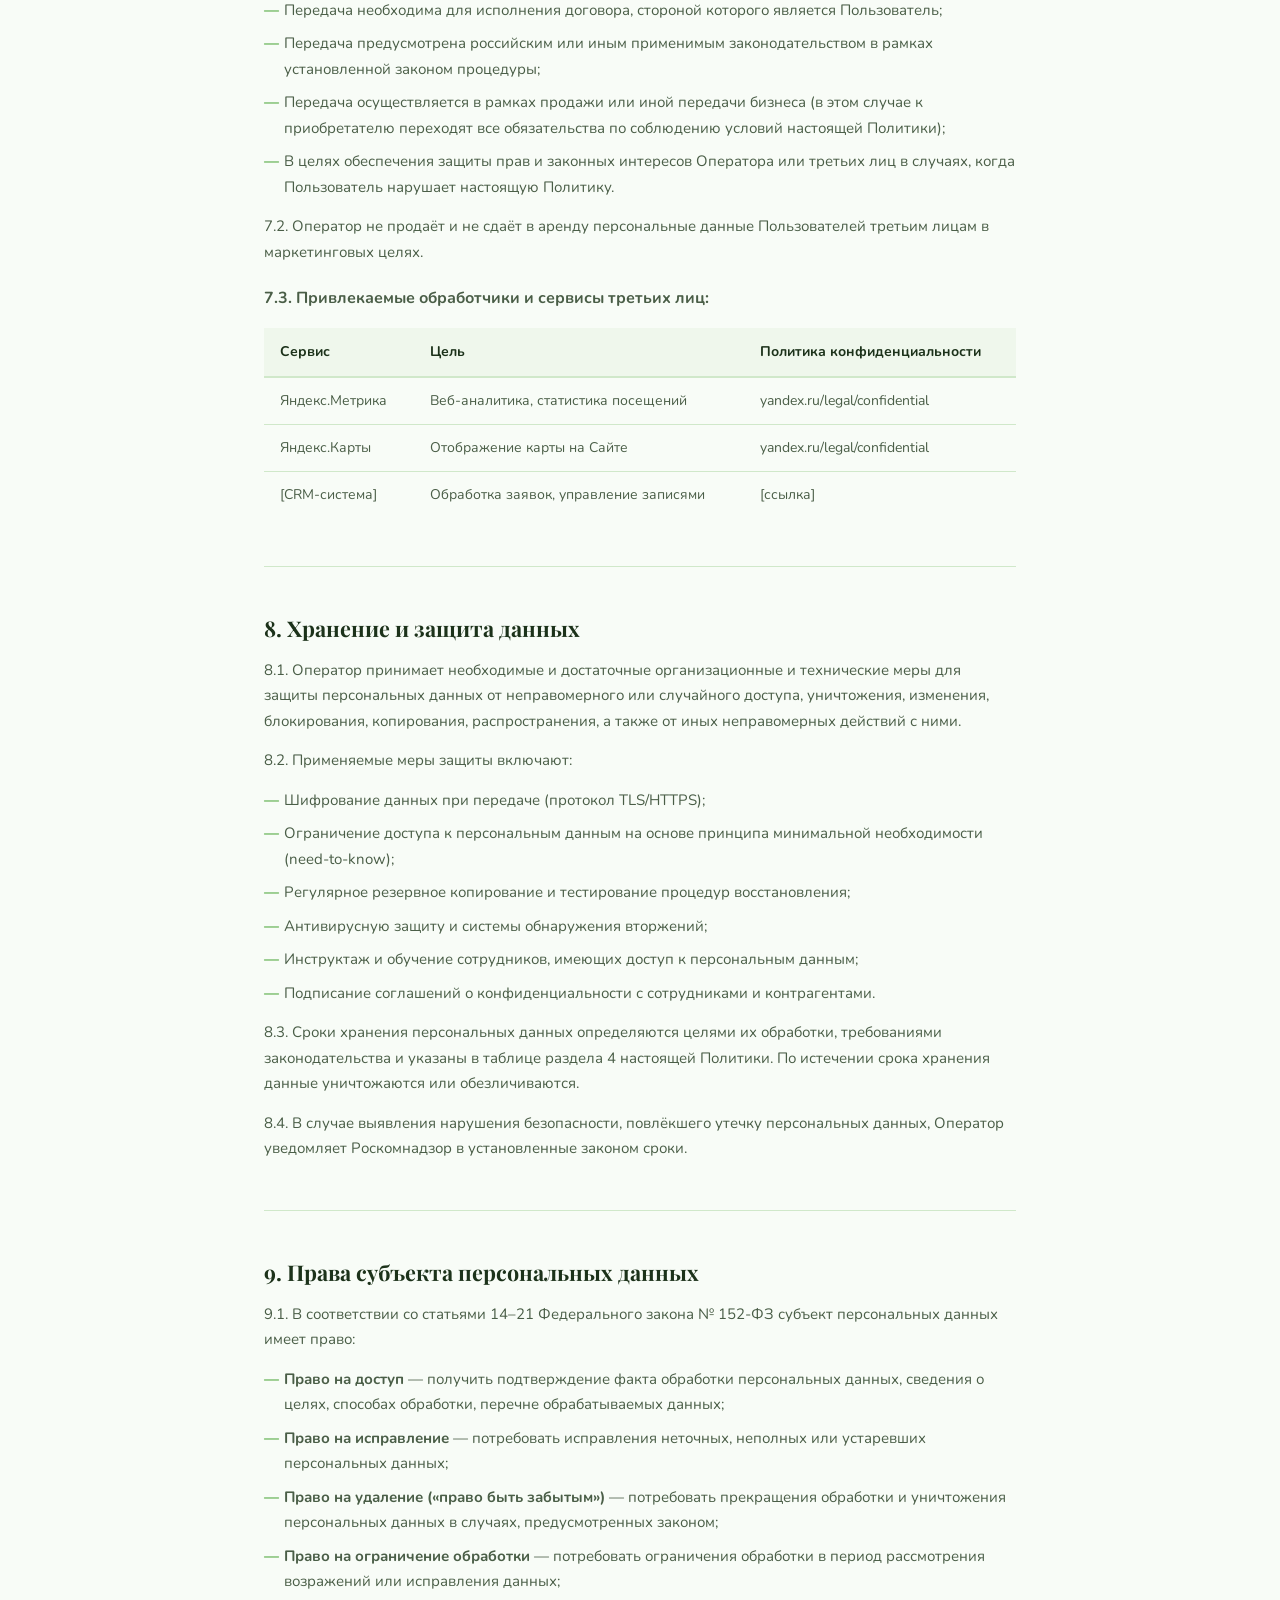
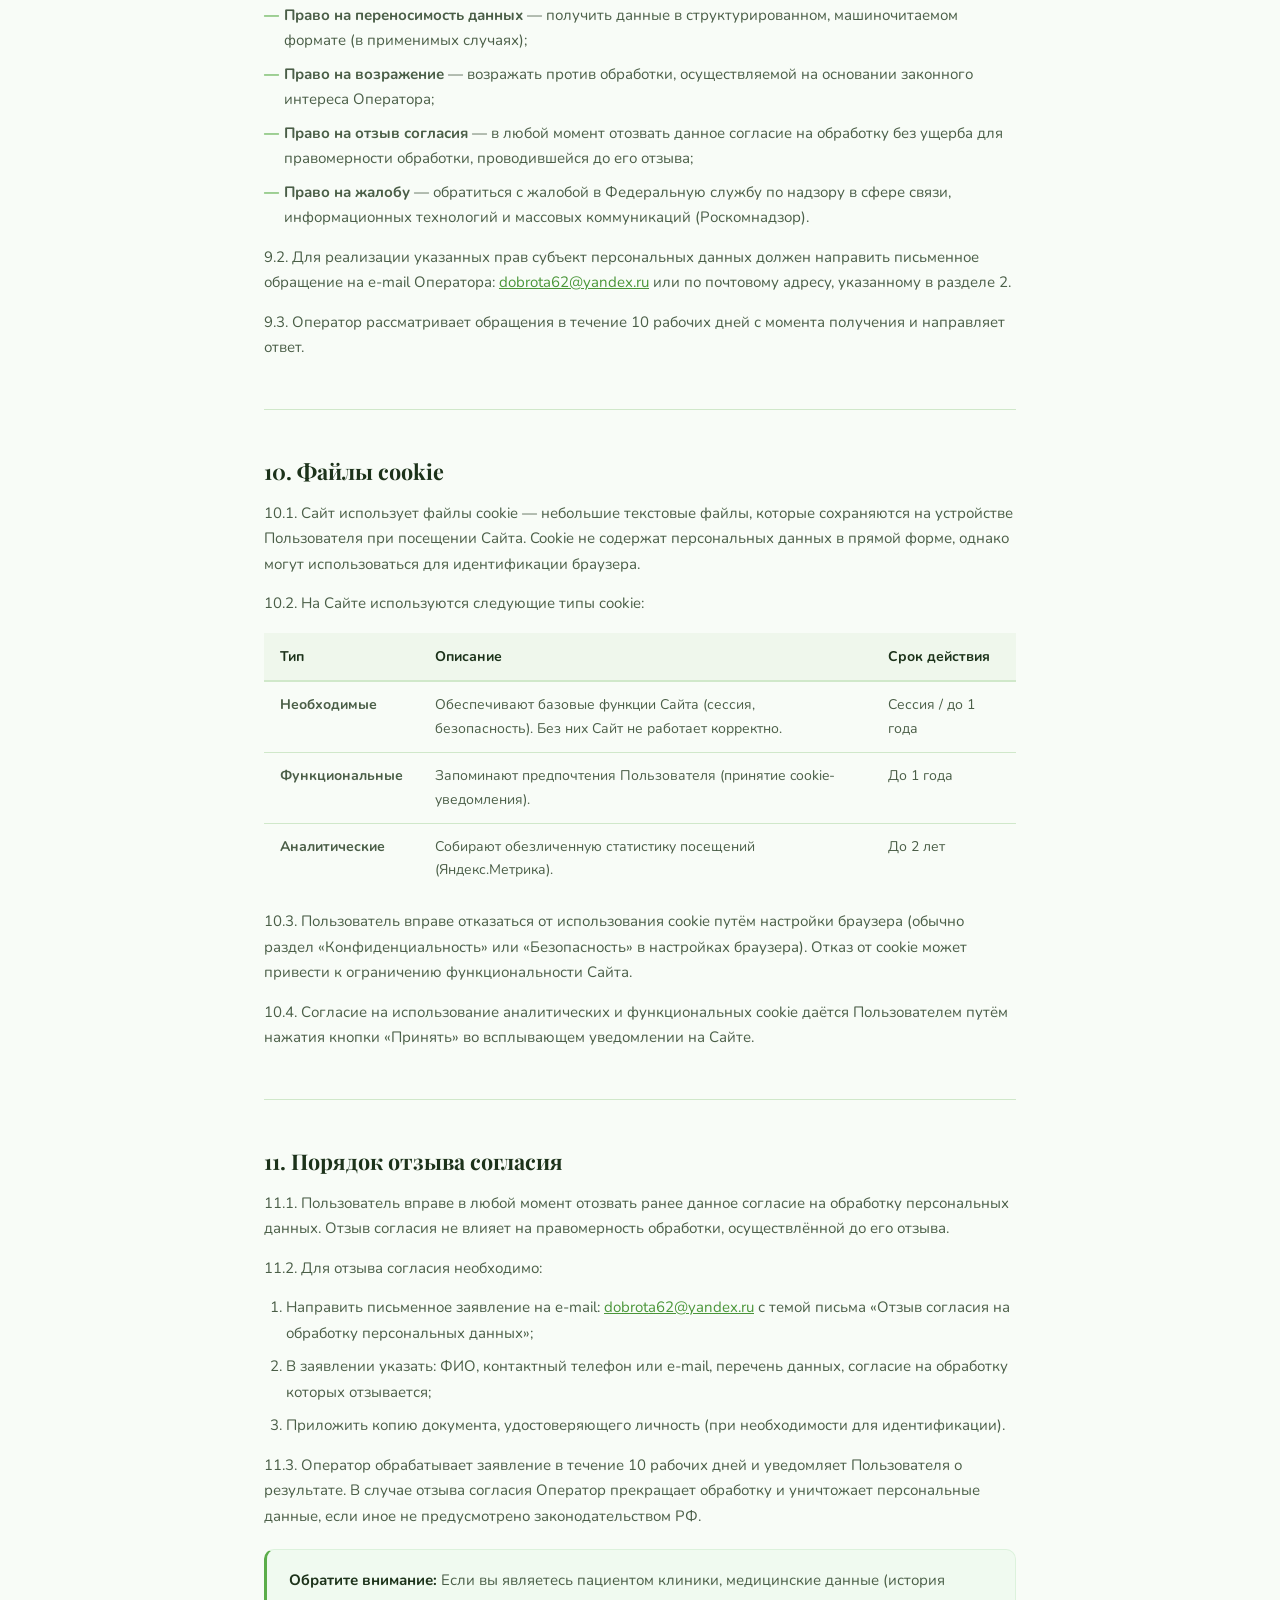
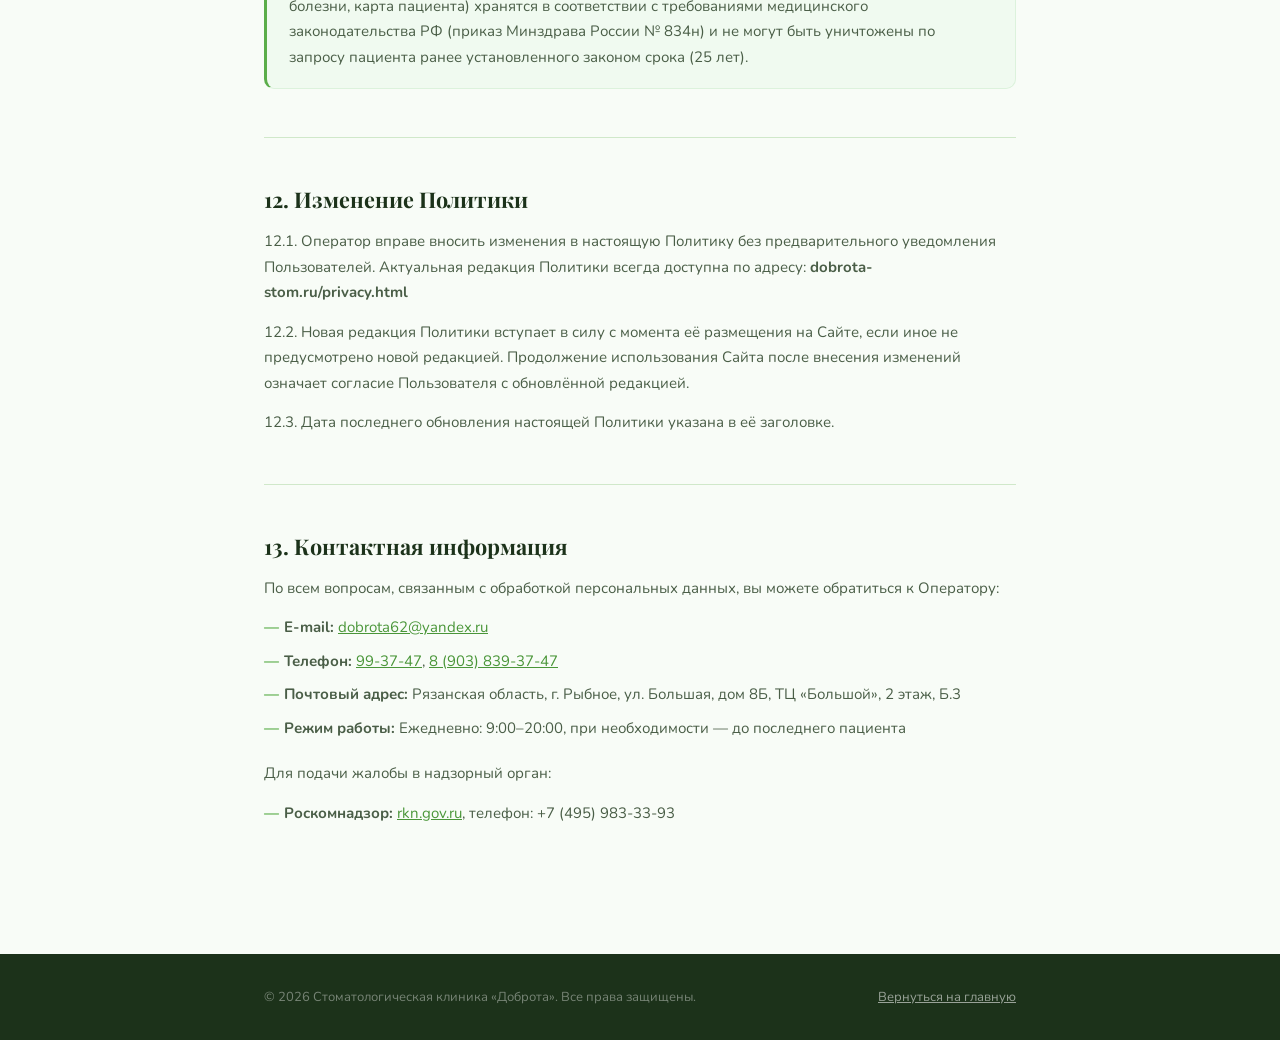
==== commit 3083b3bc: "политика" ====
--- a/privacy.html
+++ b/privacy.html
@@ -25,9 +25,7 @@
 
 <main class="main">
   <h1 class="policy-title">Политика конфиденциальности</h1>
-  <p class="policy-meta">
-    <strong>Редакция от 01.01.2024.</strong> Настоящая Политика действует в отношении сайта dobrota-stom.ru и всех связанных с ним форм сбора данных. Ознакомьтесь с документом перед использованием сайта.
-  </p>
+  
 
   <nav class="toc" aria-label="Содержание">
     <div class="toc__title">Содержание</div>
--- a/assets/css/privacy.css
+++ b/assets/css/privacy.css
@@ -30,8 +30,7 @@
 .main{max-width:var(--cw);margin:0 auto;padding:56px 24px 80px}
 
 .policy-title{font-family:var(--fd);font-size:clamp(1.75rem,4vw,2.5rem);font-weight:700;color:var(--t1);margin-bottom:8px;line-height:1.15}
-.policy-meta{font-size:14px;color:var(--tm);margin-bottom:48px;padding-bottom:32px;border-bottom:1px solid var(--bd)}
-.policy-meta strong{color:var(--t2)}
+
 
 /* TOC */
 .toc{background:var(--bgalt);border:1px solid var(--bd);border-radius:16px;padding:28px 32px;margin-bottom:48px}
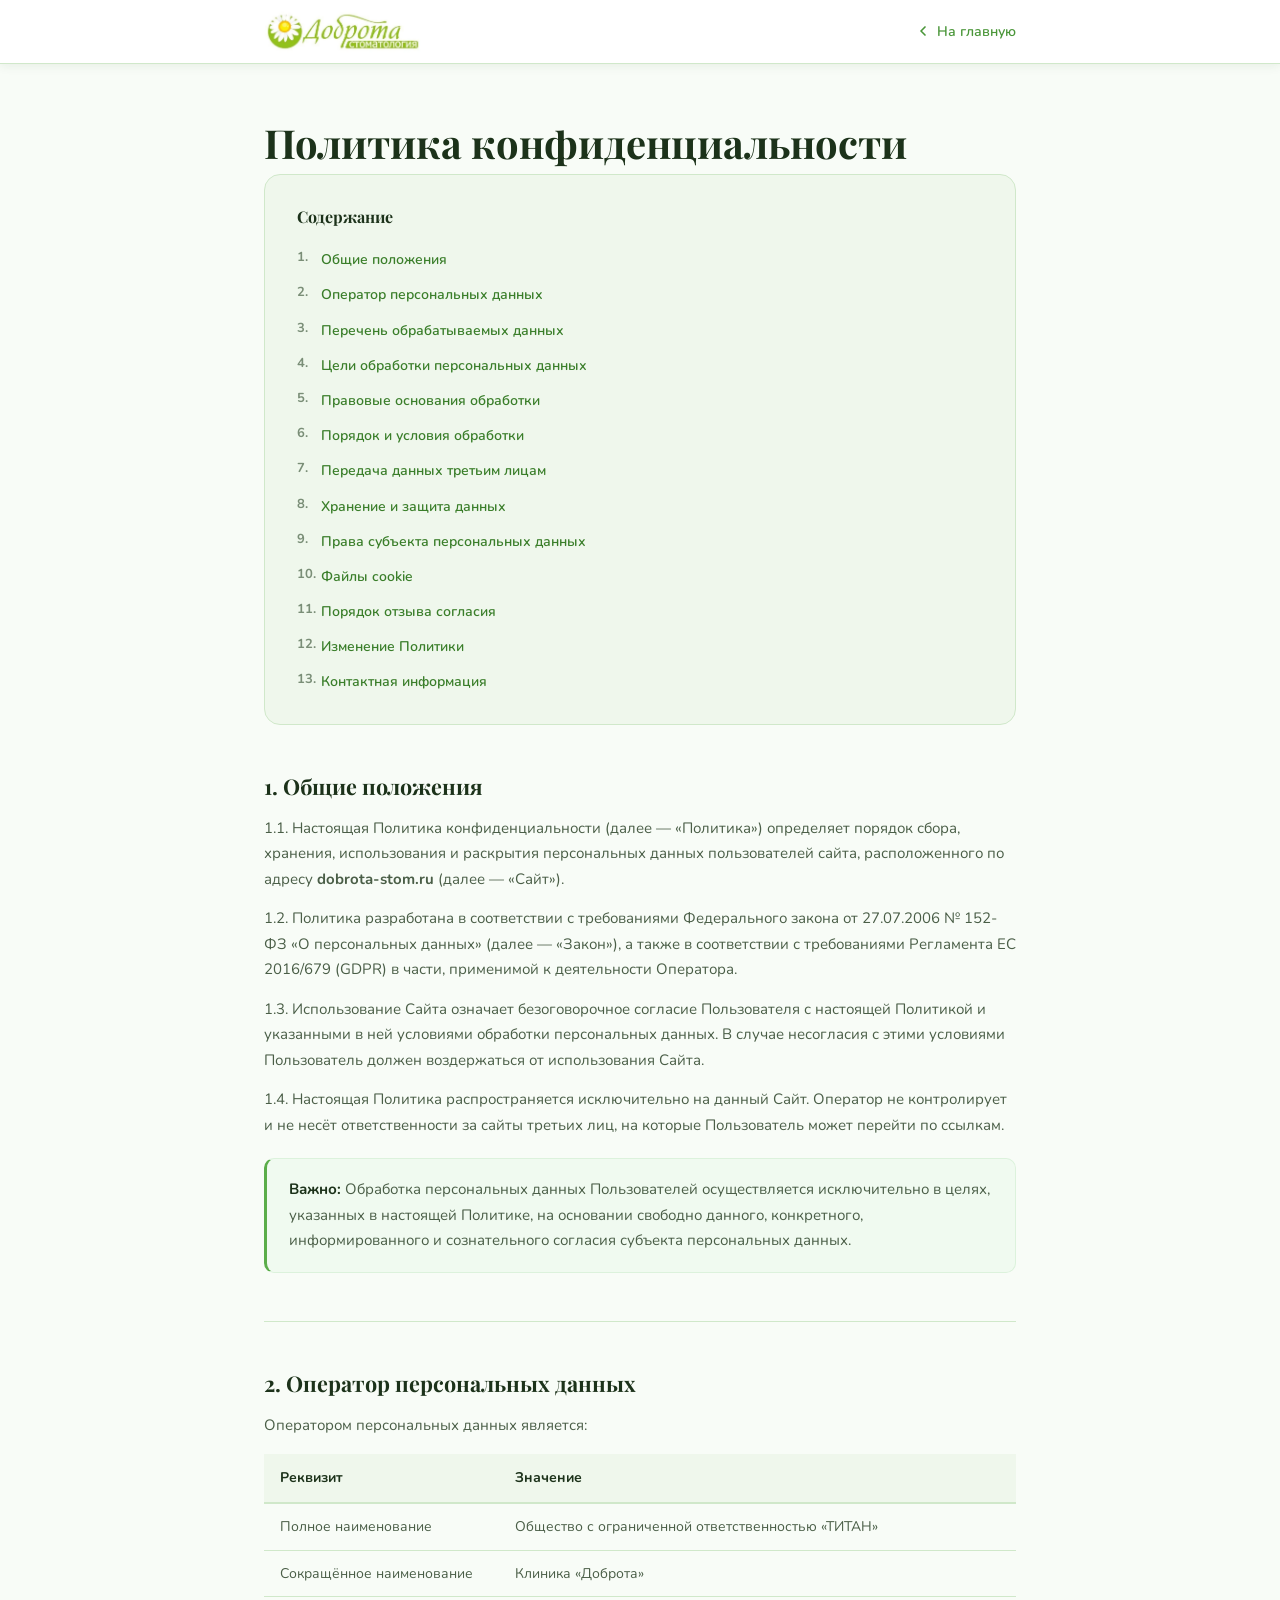
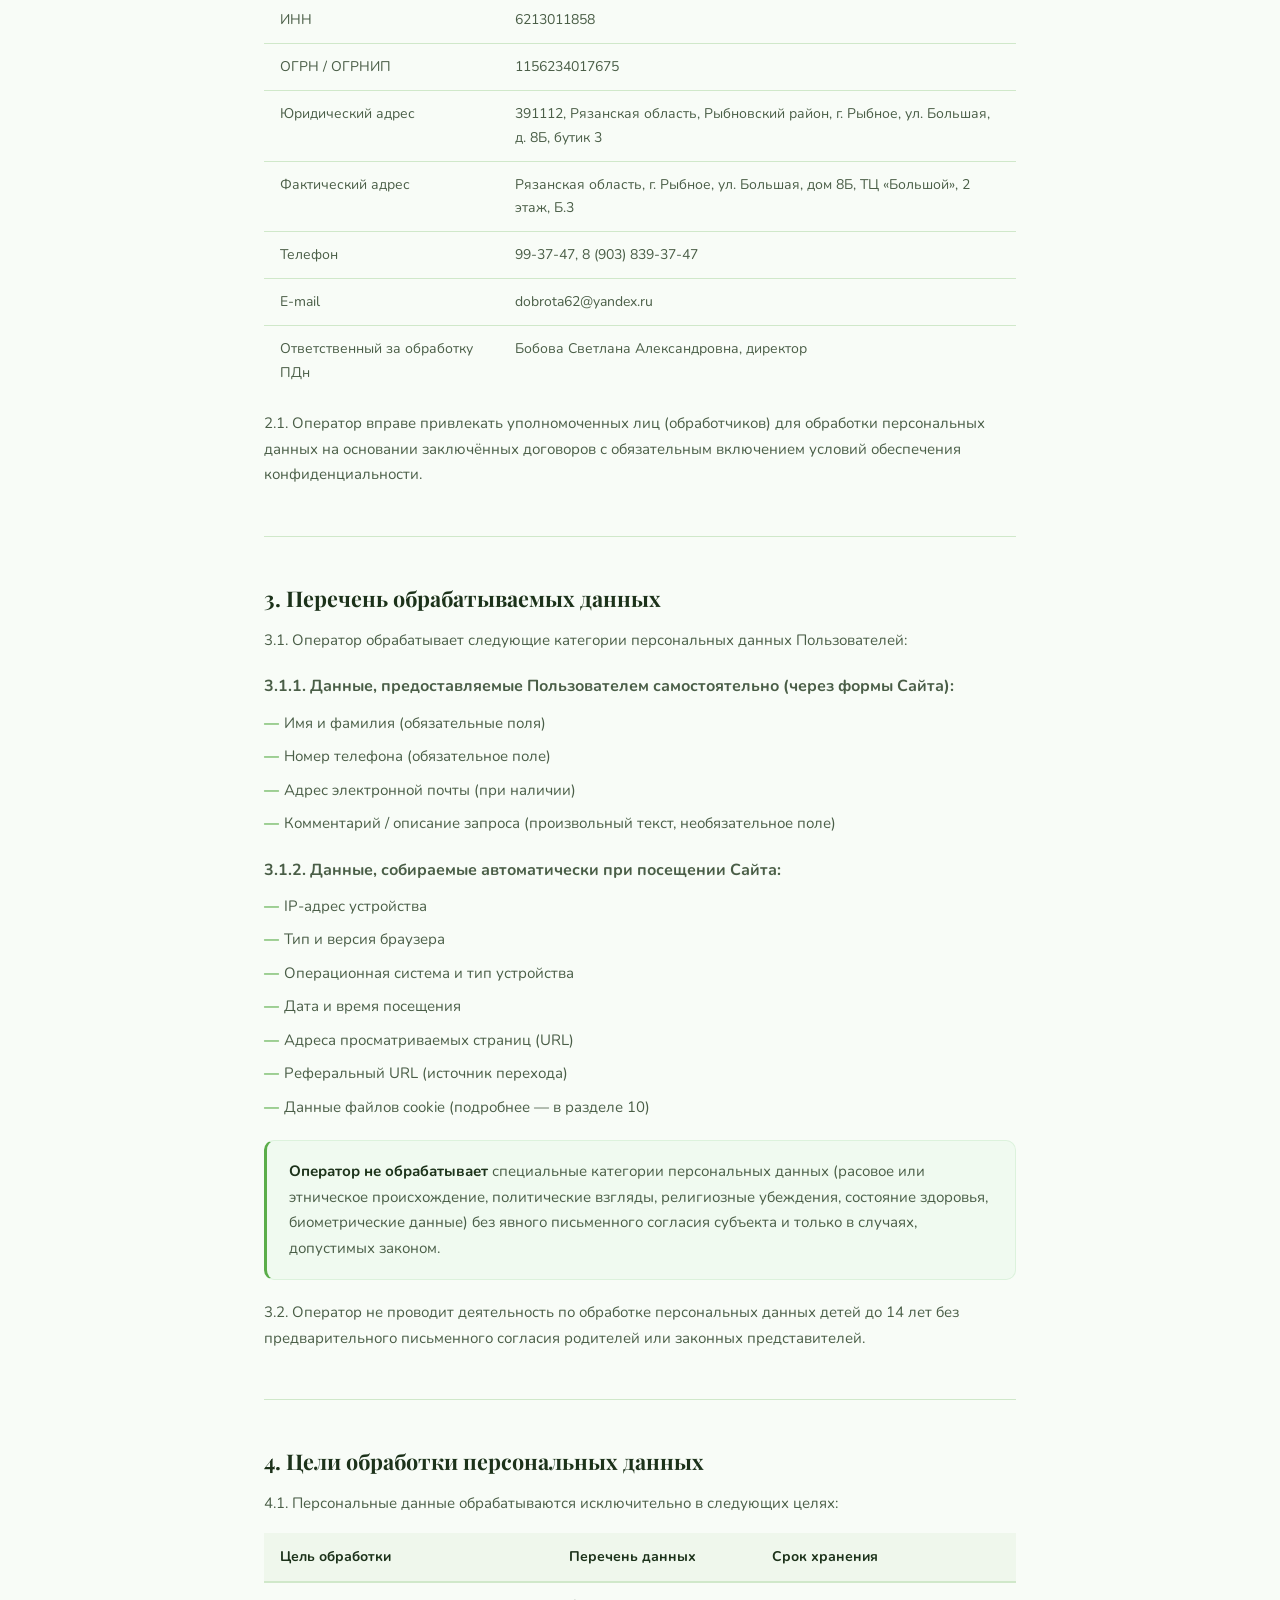
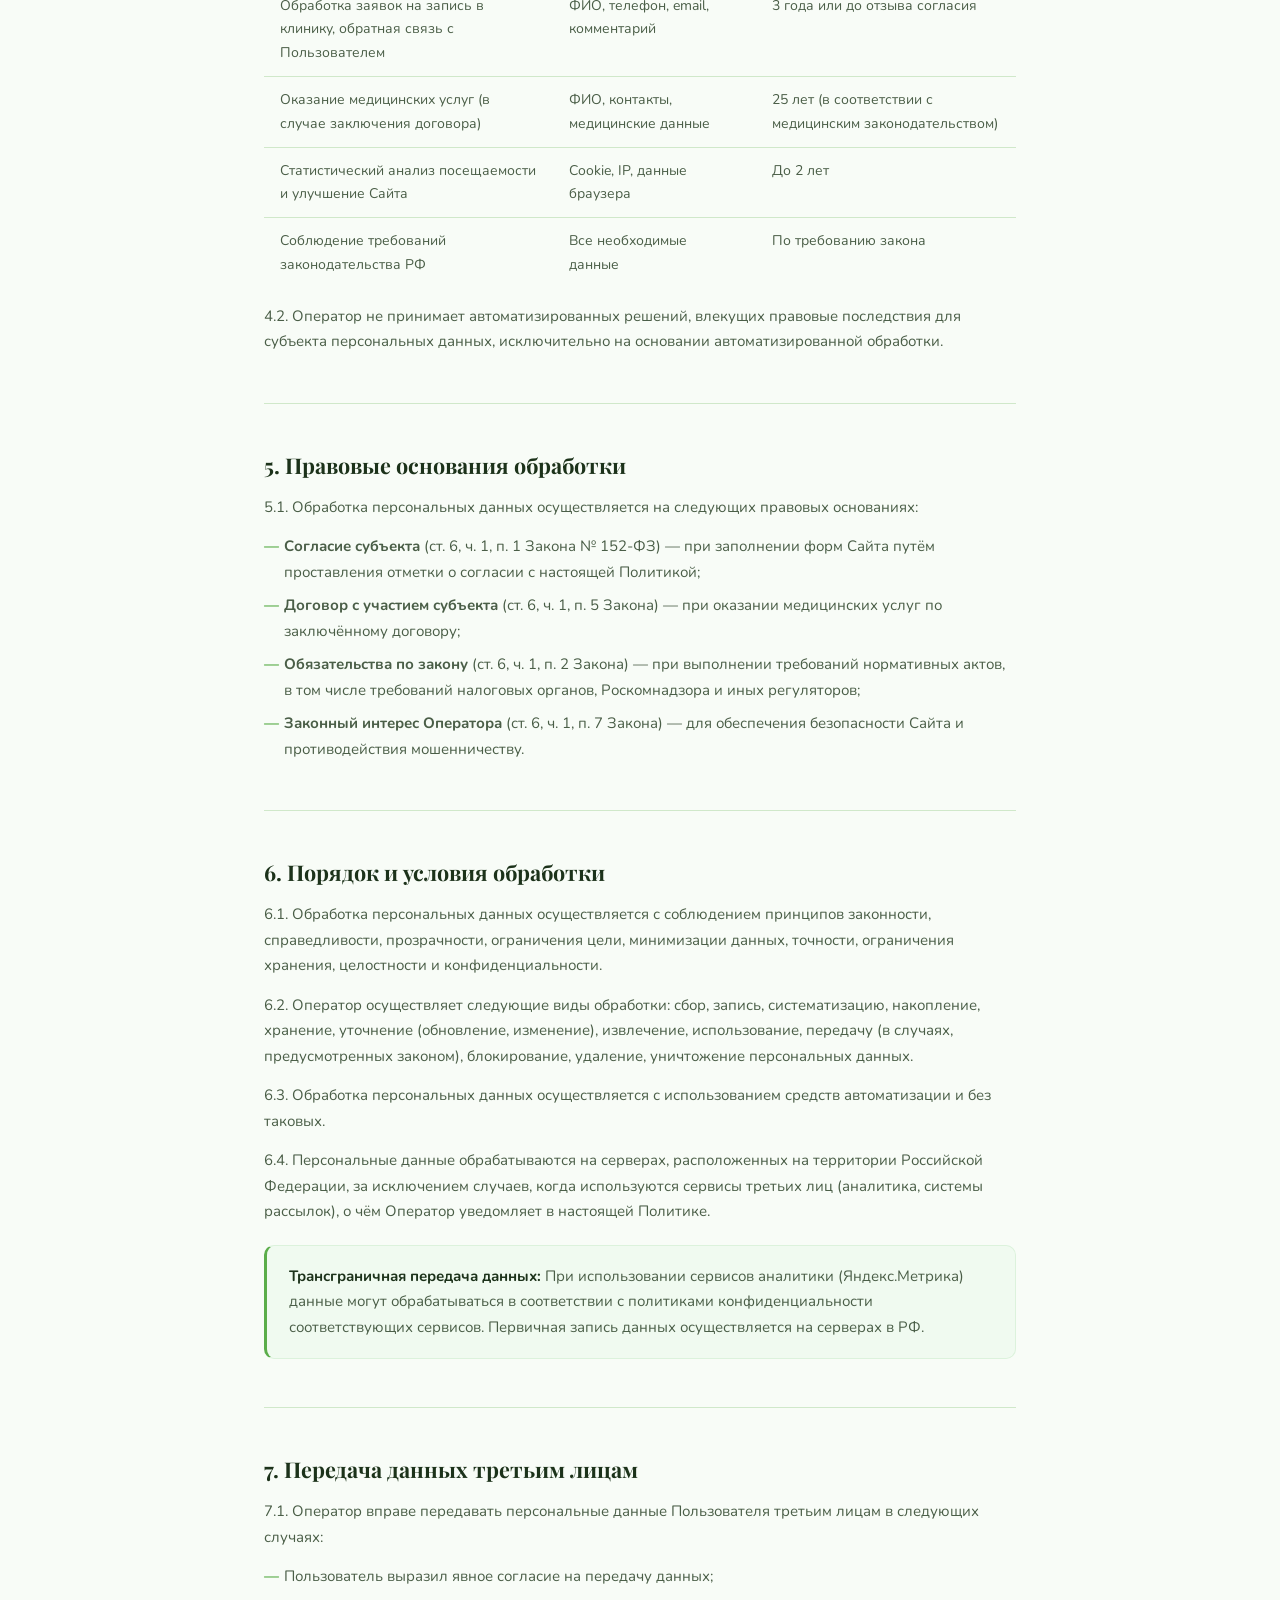
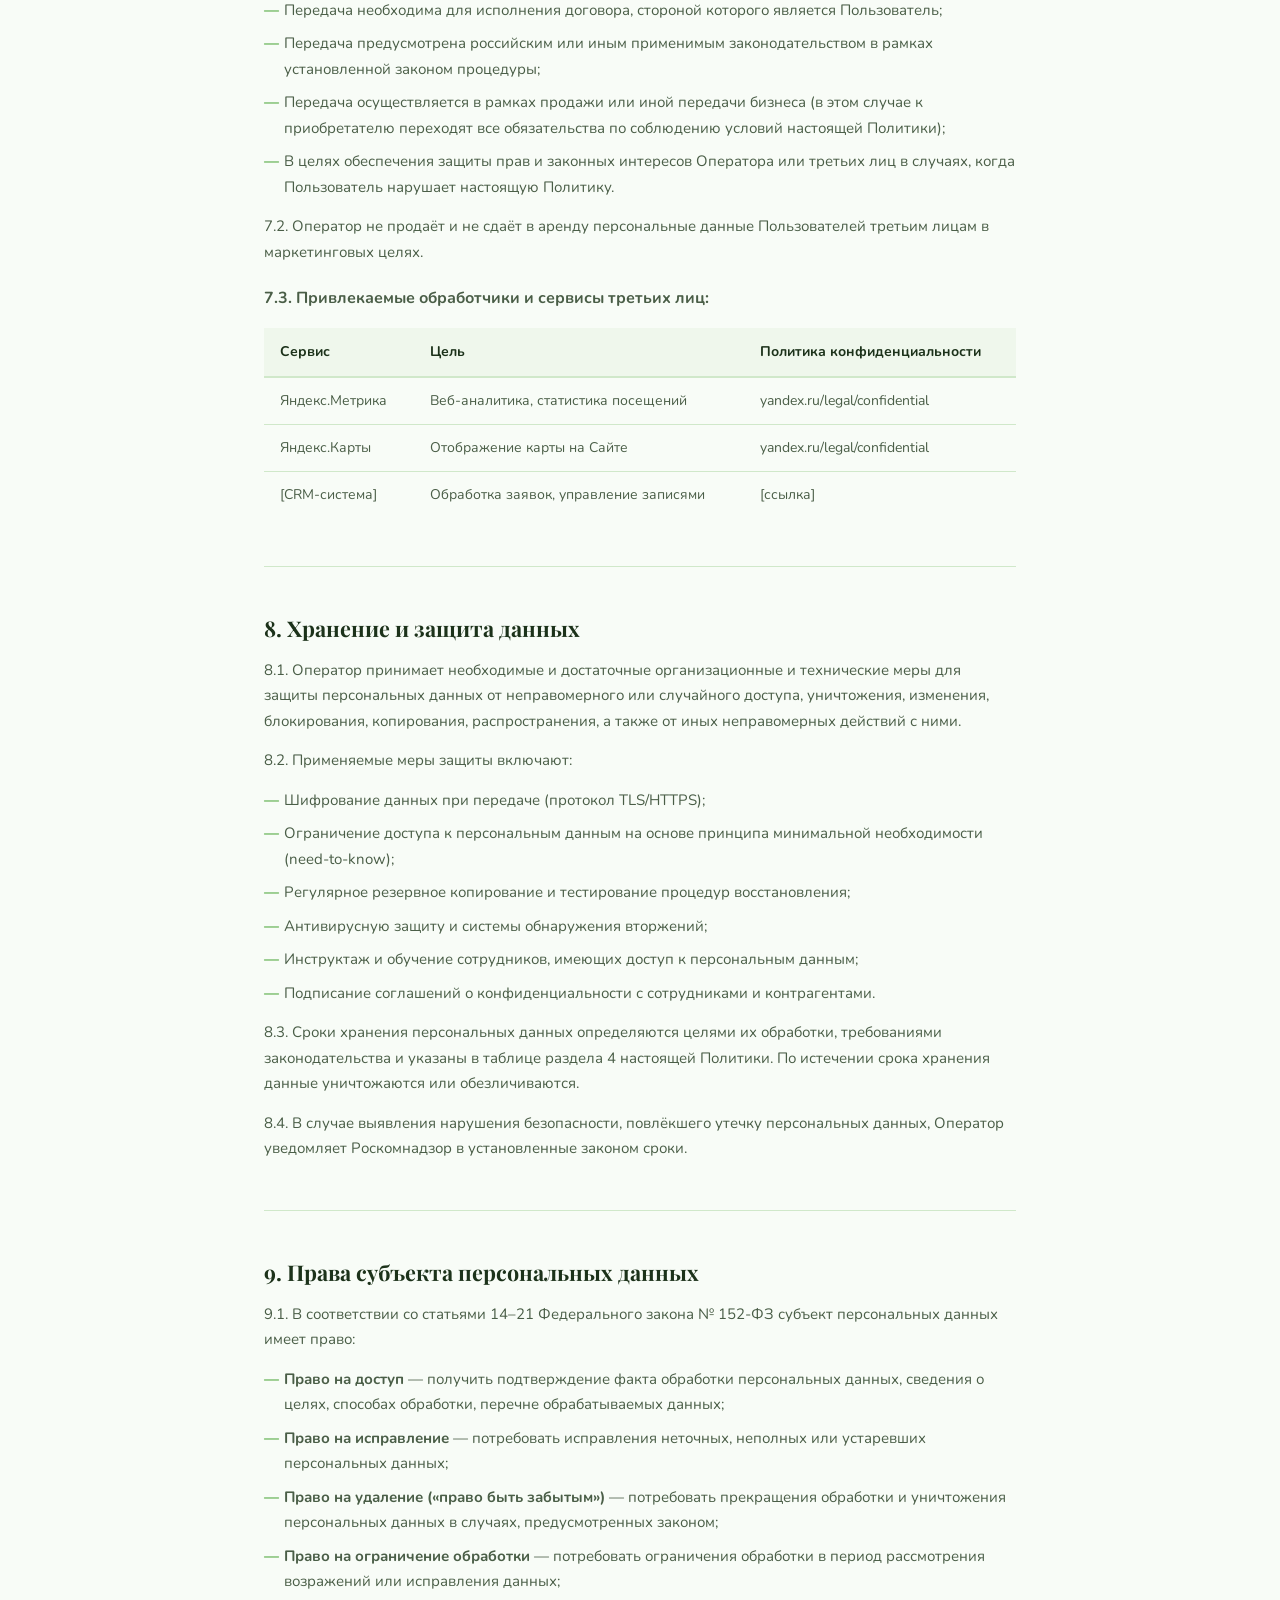
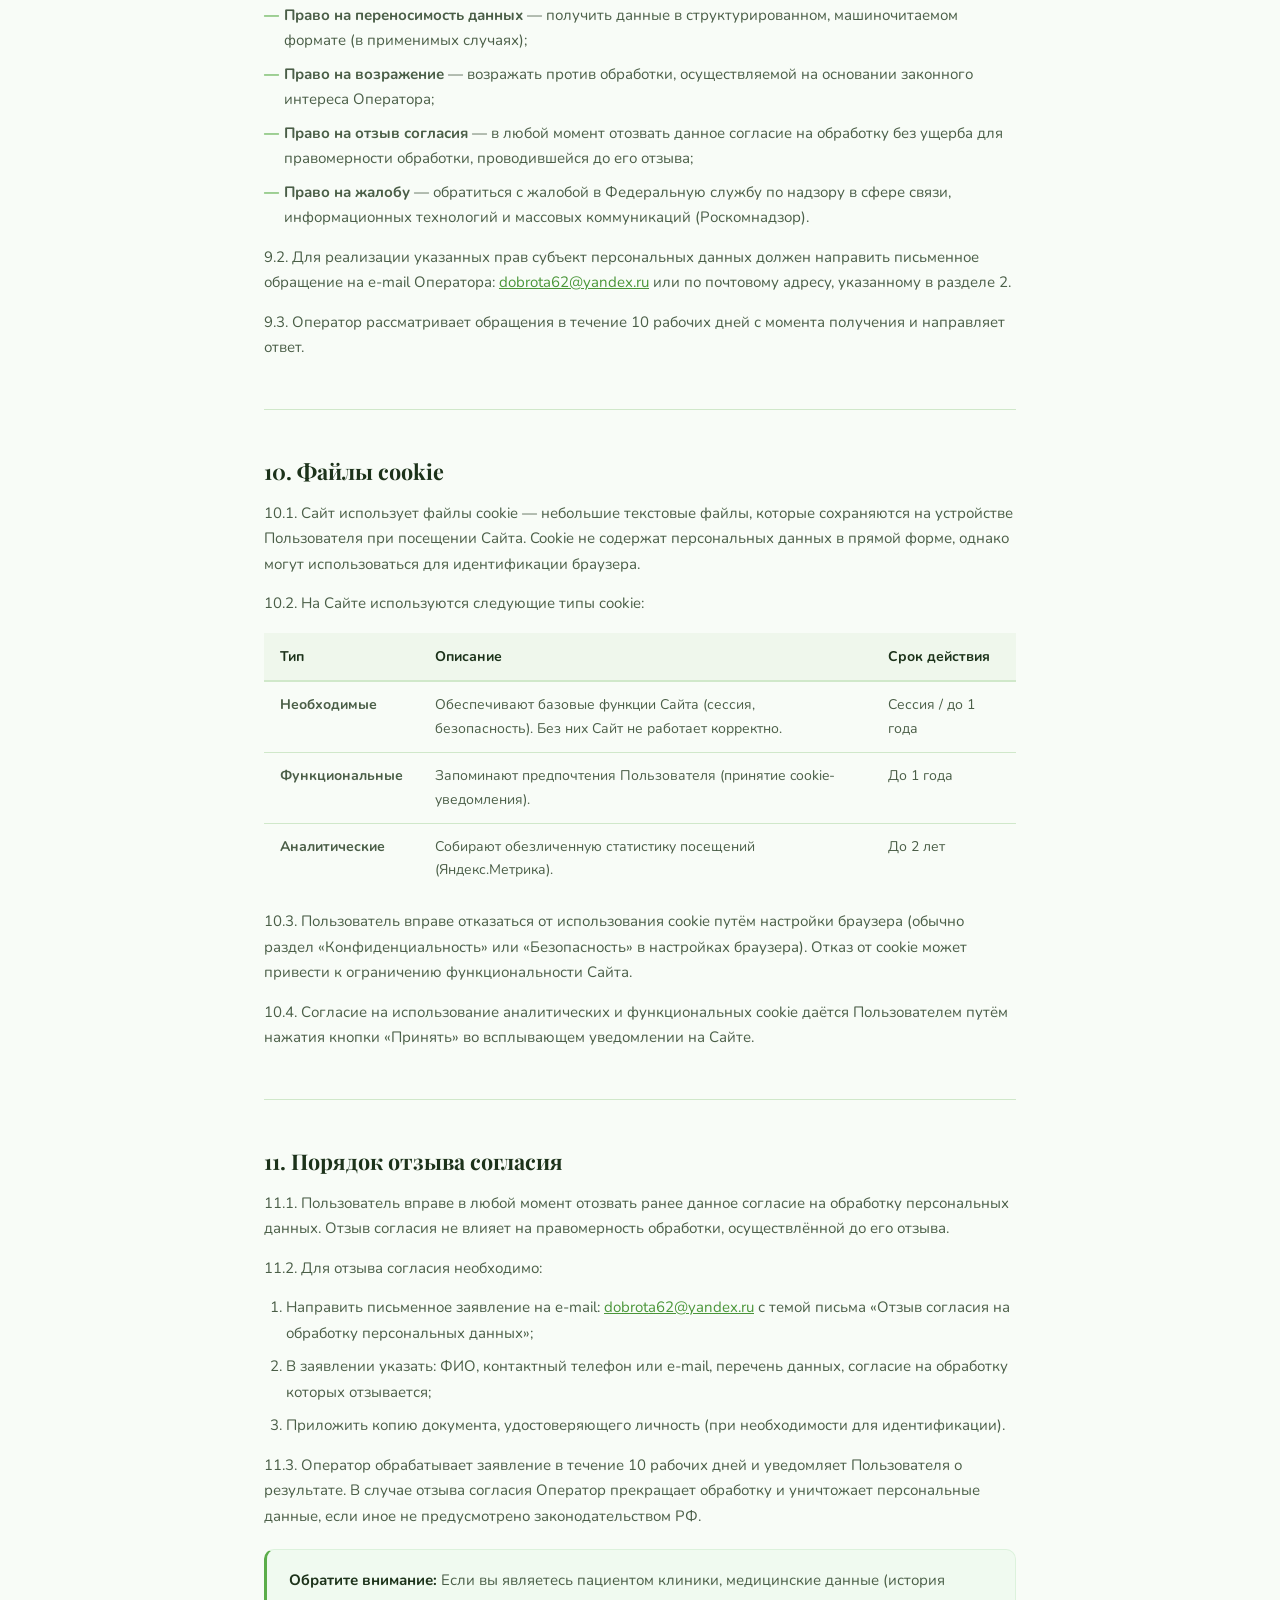
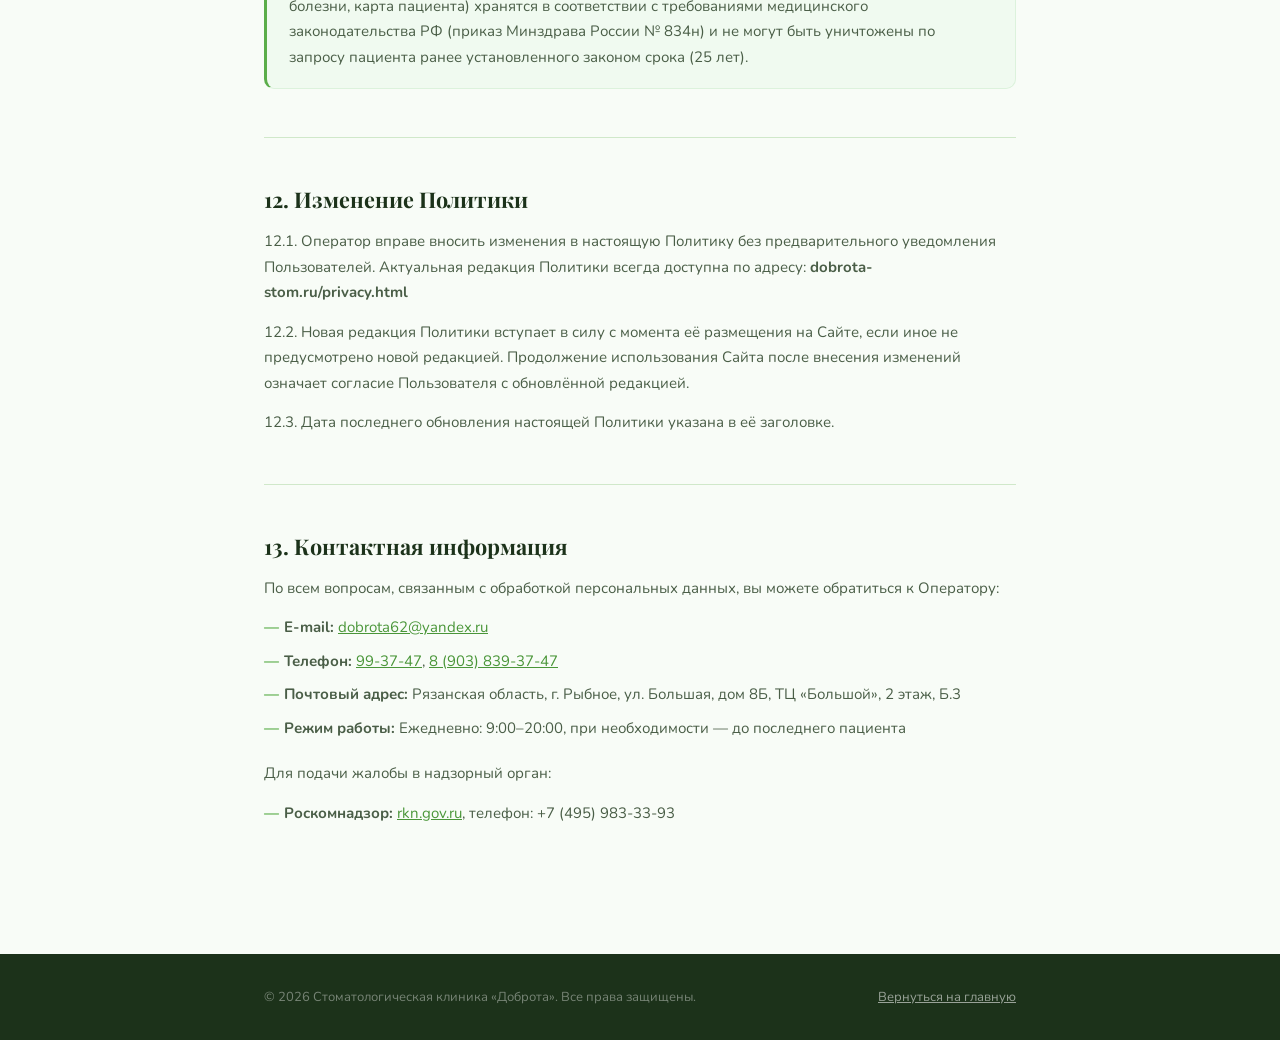
==== commit 078a71c3: "правки в политике и ромашка" ====
--- a/privacy.html
+++ b/privacy.html
@@ -4,6 +4,7 @@
 <meta charset="UTF-8">
 <meta name="viewport" content="width=device-width, initial-scale=1.0">
 <title>Политика конфиденциальности | Доброта Стоматология</title>
+<link rel="shortcut icon" href="./assets/images/ui/logo.webp"  type="image/x-icon">
 <link rel="preconnect" href="https://fonts.googleapis.com">
 <link rel="preconnect" href="https://fonts.gstatic.com" crossorigin>
 <link href="https://fonts.googleapis.com/css2?family=Playfair+Display:wght@400;700&family=Nunito:wght@400;500;600;700&display=swap" rel="stylesheet">
@@ -63,15 +64,15 @@
     <div class="policy-table-wrap">
       <table class="policy-table">
         <tr><th>Реквизит</th><th>Значение</th></tr>
-        <tr><td>Полное наименование</td><td>[Полное наименование юридического лица / ФИО индивидуального предпринимателя]</td></tr>
+        <tr><td>Полное наименование</td><td>Общество с ограниченной ответственностью «ТИТАН»</td></tr>
         <tr><td>Сокращённое наименование</td><td>Клиника «Доброта»</td></tr>
-        <tr><td>ИНН</td><td>[ИНН]</td></tr>
-        <tr><td>ОГРН / ОГРНИП</td><td>[ОГРН или ОГРНИП]</td></tr>
-        <tr><td>Юридический адрес</td><td>[Юридический адрес]</td></tr>
+        <tr><td>ИНН</td><td>6213011858</td></tr>
+        <tr><td>ОГРН / ОГРНИП</td><td>1156234017675</td></tr>
+        <tr><td>Юридический адрес</td><td>391112, Рязанская область, Рыбновский район, г. Рыбное, ул. Большая, д. 8Б, бутик 3</td></tr>
         <tr><td>Фактический адрес</td><td>Рязанская область, г. Рыбное, ул. Большая, дом 8Б, ТЦ «Большой», 2 этаж, Б.3</td></tr>
         <tr><td>Телефон</td><td>99-37-47, 8 (903) 839-37-47</td></tr>
         <tr><td>E-mail</td><td>dobrota62@yandex.ru</td></tr>
-        <tr><td>Ответственный за обработку ПДн</td><td>[ФИО ответственного лица / наименование должности]</td></tr>
+        <tr><td>Ответственный за обработку ПДн</td><td>Бобова Светлана Александровна, директор</td></tr>
       </table>
     </div>
     <p class="policy-p">2.1. Оператор вправе привлекать уполномоченных лиц (обработчиков) для обработки персональных данных на основании заключённых договоров с обязательным включением условий обеспечения конфиденциальности.</p>
@@ -264,4 +265,3 @@
 
 </body>
 </html>
-
--- a/assets/css/privacy.css
+++ b/assets/css/privacy.css
@@ -87,16 +87,19 @@
   .header__back{font-size:13px}
   .policy-table th,.policy-table td{padding:10px 12px}
 }
+
+@media(max-width:375px){
+  .policy-title{font-size:1.4rem}
+  .toc__list a{font-size:13px}
+}
+
 @media(max-width:360px){
   .header__inner{padding:0 10px;gap:10px}
   .header__logo-image{height:34px;max-width:142px}
   .header__back{max-width:106px;font-size:12px}
   .toc{padding:18px 16px}
 }
-@media(max-width:375px){
-  .policy-title{font-size:1.4rem}
-  .toc__list a{font-size:13px}
-}
+
 @media(max-width:320px){
   .main{padding:36px 12px 56px}
   .footer__inner{padding:0 12px}
